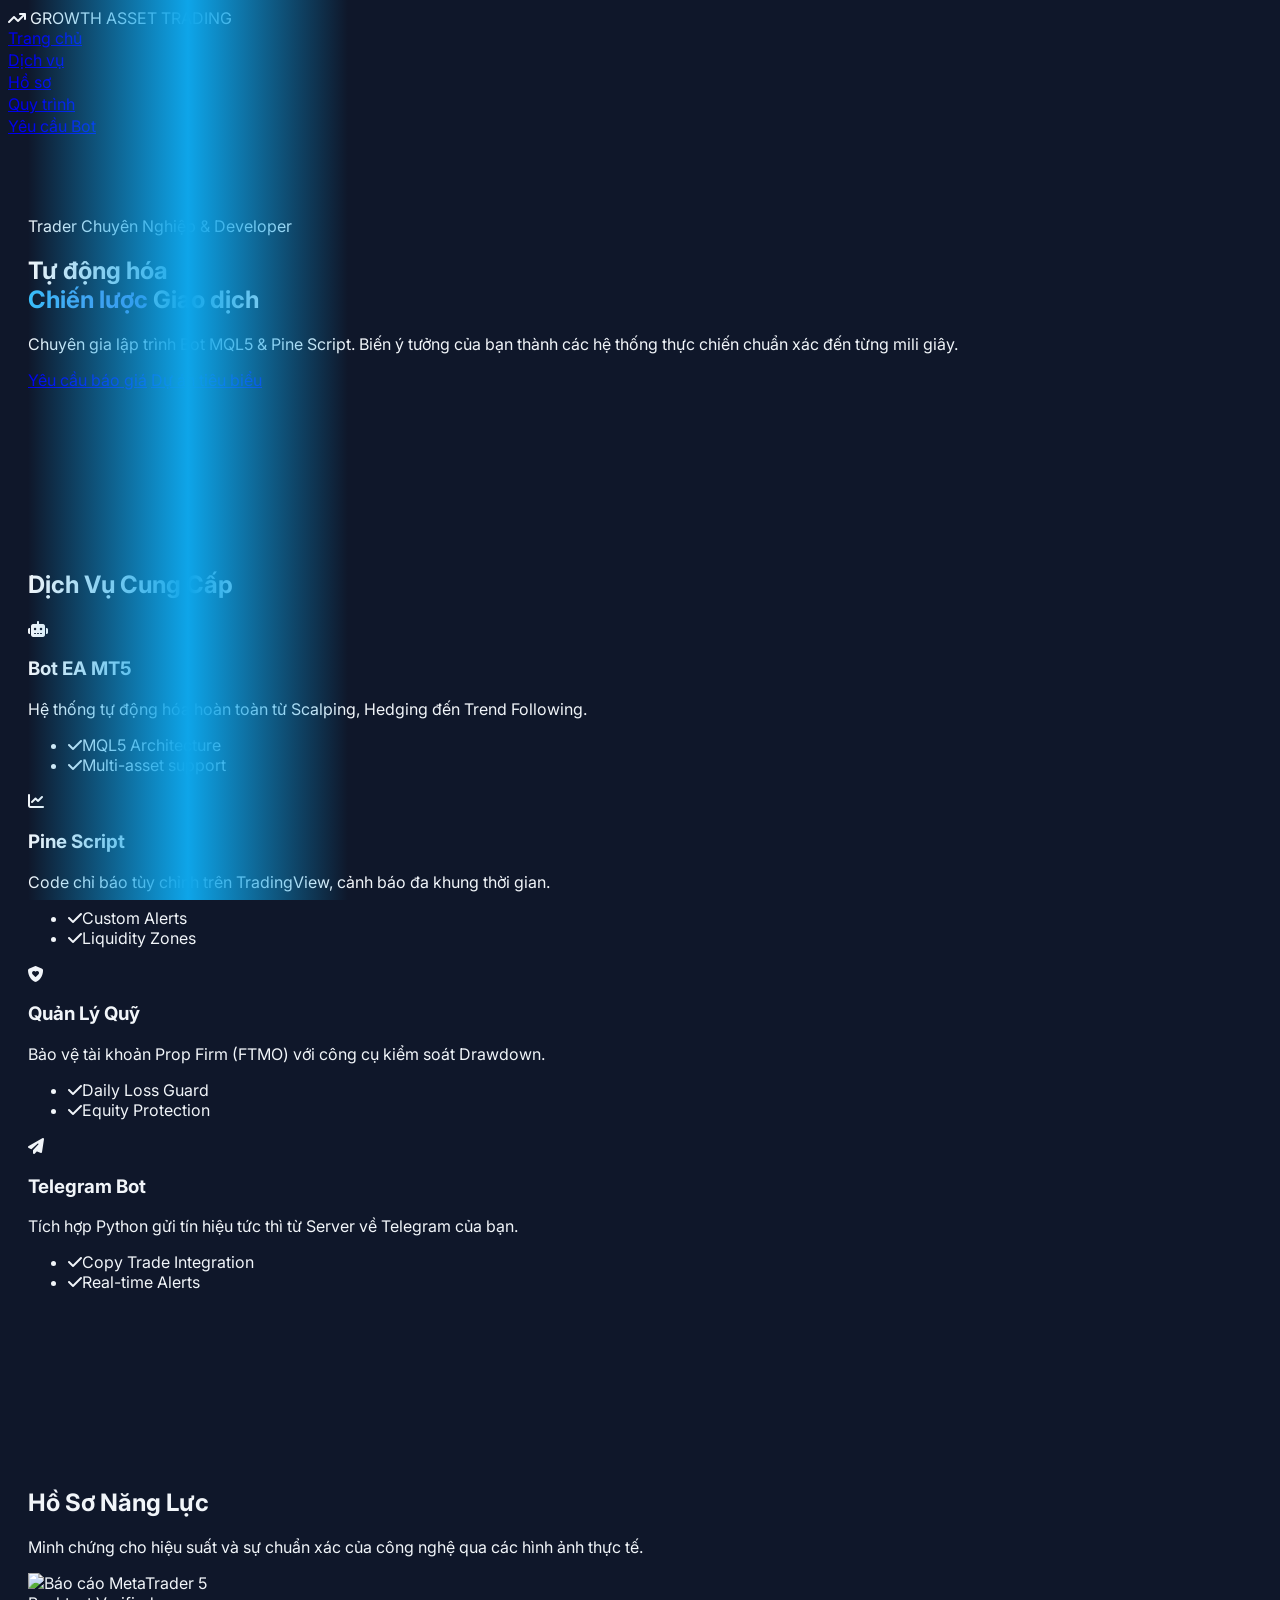
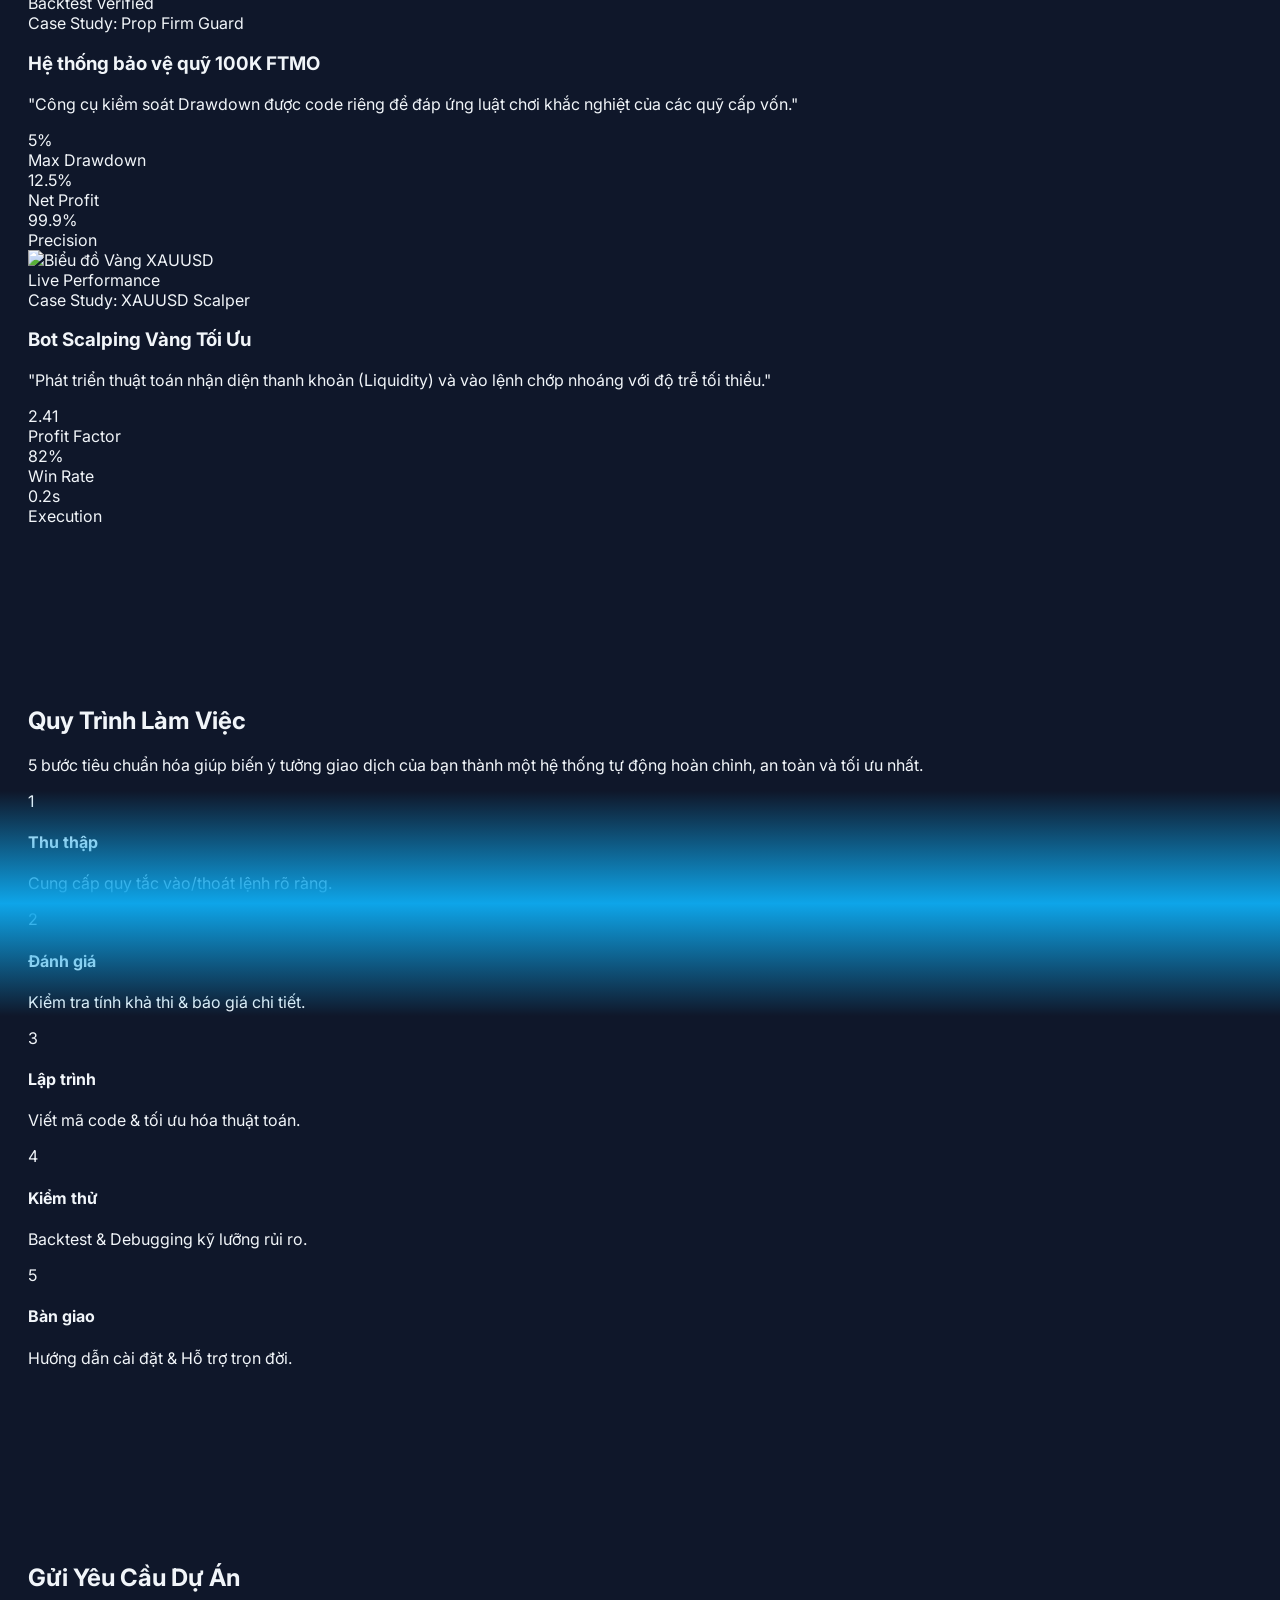
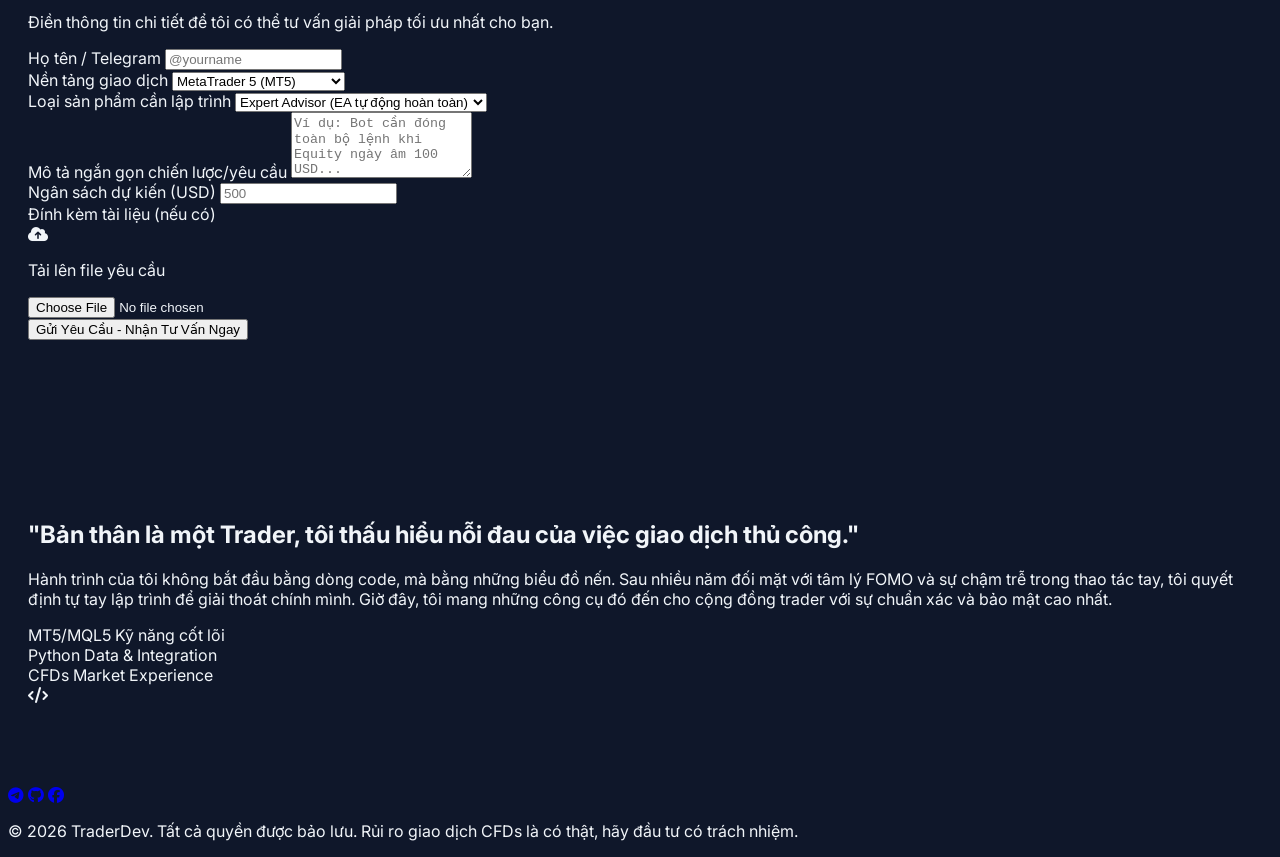
==== index.html @ 959c6fd2 "Add web" ====
<!DOCTYPE html>
<html lang="vi">
<head>
    <meta charset="UTF-8">
    <meta name="viewport" content="width=device-width, initial-scale=1.0">
    <title>Chuyên Gia Lập Trình Bot & Trader CFDs | Trading Solutions</title>
    <script src="https://cdn.tailwindcss.com"></script>
    <link rel="stylesheet" href="https://cdnjs.cloudflare.com/ajax/libs/font-awesome/6.4.0/css/all.min.css">
    <style>
        @import url('https://fonts.googleapis.com/css2?family=Inter:wght@300;400;600;700&display=swap');
        
        body {
            font-family: 'Inter', sans-serif;
            background-color: #0f172a;
            color: #f1f5f9;
            scroll-behavior: smooth;
        }

        .gradient-text {
            background: linear-gradient(90deg, #38bdf8, #818cf8);
            -webkit-background-clip: text;
            -webkit-text-fill-color: transparent;
        }

        .card-hover:hover {
            transform: translateY(-5px);
            transition: all 0.3s ease;
            box-shadow: 0 10px 20px -5px rgba(56, 189, 248, 0.2);
        }

        .nav-link:after {
            content: '';
            display: block;
            width: 0;
            height: 2px;
            background: #38bdf8;
            transition: width .3s;
        }
        .nav-link:hover:after {
            width: 100%;
        }

        section {
            padding: 80px 20px;
        }

        /* Hiệu ứng tia sáng chạy ngang cho màn hình máy tính */
        @keyframes beam-horizontal {
            0% { left: -20%; opacity: 0; }
            10% { opacity: 1; }
            90% { opacity: 1; }
            100% { left: 100%; opacity: 0; }
        }
        .animate-beam-horizontal {
            position: absolute;
            top: 0; bottom: 0;
            width: 25%;
            background: linear-gradient(90deg, transparent, #0ea5e9, transparent);
            animation: beam-horizontal 3s linear infinite;
        }

        /* Hiệu ứng tia sáng chạy dọc cho điện thoại */
        @keyframes beam-vertical {
            0% { top: -20%; opacity: 0; }
            10% { opacity: 1; }
            90% { opacity: 1; }
            100% { top: 100%; opacity: 0; }
        }
        .animate-beam-vertical {
            position: absolute;
            left: 0; right: 0;
            height: 25%;
            background: linear-gradient(180deg, transparent, #0ea5e9, transparent);
            animation: beam-vertical 3s linear infinite;
        }
    </style>
</head>
<body>

    <!-- Header / Navigation -->
    <nav class="fixed w-full z-50 bg-[#0f172a]/80 backdrop-blur-md border-b border-slate-800">
        <div class="max-w-7xl mx-auto px-4 sm:px-6 lg:px-8">
            <div class="flex justify-between h-16 items-center">
                <div class="flex-shrink-0 flex items-center gap-2">
                    <i class="fa-solid fa-arrow-trend-up text-sky-400 text-2xl"></i>
                    <span class="font-bold text-xl tracking-tight">GROWTH ASSET<span class="text-sky-400"> TRADING</span></span>
                </div>
                <div class="hidden md:block">
                    <div class="ml-10 flex items-baseline space-x-6">
                        <a href="#home" class="nav-link px-3 py-2 text-sm font-medium">Trang chủ</a>
                        <a href="#services" class="nav-link px-3 py-2 text-sm font-medium">Dịch vụ</a>
                        <a href="#portfolio" class="nav-link px-3 py-2 text-sm font-medium">Hồ sơ</a>
                        <a href="#workflow" class="nav-link px-3 py-2 text-sm font-medium">Quy trình</a>
                        <a href="#contact" class="bg-sky-500 hover:bg-sky-600 text-white px-5 py-2 rounded-full text-sm font-bold transition-all">Yêu cầu Bot</a>
                    </div>
                </div>
            </div>
        </div>
    </nav>

    <!-- Hero Section -->
    <section id="home" class="min-h-screen flex items-center justify-center relative overflow-hidden">
        <div class="absolute top-1/4 left-1/4 w-96 h-96 bg-sky-500/10 blur-[120px] rounded-full"></div>
        <div class="max-w-5xl mx-auto text-center z-10">
            <span class="inline-block py-1 px-3 rounded-full bg-sky-500/10 text-sky-400 text-xs font-bold uppercase tracking-widest mb-6 border border-sky-500/20">Trader Chuyên Nghiệp & Developer</span>
            <h1 class="text-5xl md:text-8xl font-black mb-8 leading-[1.1] tracking-tight">
                Tự động hóa <br><span class="gradient-text">Chiến lược</span> Giao dịch
            </h1>
            <p class="text-slate-400 text-lg md:text-2xl mb-12 max-w-3xl mx-auto font-light">
                Chuyên gia lập trình Bot MQL5 & Pine Script. Biến ý tưởng của bạn thành các hệ thống thực chiến chuẩn xác đến từng mili giây.
            </p>
            <div class="flex flex-wrap justify-center gap-6">
                <a href="#contact" class="px-10 py-5 bg-white text-slate-950 rounded-2xl font-bold text-lg hover:bg-sky-400 transition-all shadow-2xl">Yêu cầu báo giá</a>
                <a href="#portfolio" class="px-10 py-5 bg-slate-900 text-white rounded-2xl font-bold text-lg border border-slate-700 hover:border-sky-500 transition-all">Dự án tiêu biểu</a>
            </div>
        </div>
    </section>

    <!-- Services Section -->
    <section id="services" class="bg-slate-900/30">
        <div class="max-w-7xl mx-auto px-4">
            <div class="text-center mb-16">
                <h2 class="text-3xl md:text-5xl font-bold mb-4">Dịch Vụ Cung Cấp</h2>
                <div class="w-20 h-1 bg-sky-500 mx-auto"></div>
            </div>
            <div class="grid grid-cols-1 md:grid-cols-2 lg:grid-cols-4 gap-6">
                <!-- Service 1 -->
                <div class="bg-slate-800/50 p-8 rounded-3xl border border-slate-700 card-hover">
                    <div class="w-12 h-12 bg-sky-500/20 rounded-xl flex items-center justify-center mb-6 text-sky-400 text-xl">
                        <i class="fa-solid fa-robot"></i>
                    </div>
                    <h3 class="font-bold text-xl mb-3">Bot EA MT5</h3>
                    <p class="text-slate-400 text-sm mb-4">Hệ thống tự động hóa hoàn toàn từ Scalping, Hedging đến Trend Following.</p>
                    <ul class="text-xs text-slate-300 space-y-2">
                        <li><i class="fa-solid fa-check text-sky-500 mr-2"></i>MQL5 Architecture</li>
                        <li><i class="fa-solid fa-check text-sky-500 mr-2"></i>Multi-asset support</li>
                    </ul>
                </div>
                <!-- Service 2 -->
                <div class="bg-slate-800/50 p-8 rounded-3xl border border-slate-700 card-hover">
                    <div class="w-12 h-12 bg-indigo-500/20 rounded-xl flex items-center justify-center mb-6 text-indigo-400 text-xl">
                        <i class="fa-solid fa-chart-line"></i>
                    </div>
                    <h3 class="font-bold text-xl mb-3">Pine Script</h3>
                    <p class="text-slate-400 text-sm mb-4">Code chỉ báo tùy chỉnh trên TradingView, cảnh báo đa khung thời gian.</p>
                    <ul class="text-xs text-slate-300 space-y-2">
                        <li><i class="fa-solid fa-check text-indigo-500 mr-2"></i>Custom Alerts</li>
                        <li><i class="fa-solid fa-check text-indigo-500 mr-2"></i>Liquidity Zones</li>
                    </ul>
                </div>
                <!-- Service 3 -->
                <div class="bg-slate-800/50 p-8 rounded-3xl border border-slate-700 card-hover">
                    <div class="w-12 h-12 bg-emerald-500/20 rounded-xl flex items-center justify-center mb-6 text-emerald-400 text-xl">
                        <i class="fa-solid fa-shield-heart"></i>
                    </div>
                    <h3 class="font-bold text-xl mb-3">Quản Lý Quỹ</h3>
                    <p class="text-slate-400 text-sm mb-4">Bảo vệ tài khoản Prop Firm (FTMO) với công cụ kiểm soát Drawdown.</p>
                    <ul class="text-xs text-slate-300 space-y-2">
                        <li><i class="fa-solid fa-check text-emerald-500 mr-2"></i>Daily Loss Guard</li>
                        <li><i class="fa-solid fa-check text-emerald-500 mr-2"></i>Equity Protection</li>
                    </ul>
                </div>
                <!-- Service 4 -->
                <div class="bg-slate-800/50 p-8 rounded-3xl border border-slate-700 card-hover">
                    <div class="w-12 h-12 bg-amber-500/20 rounded-xl flex items-center justify-center mb-6 text-amber-400 text-xl">
                        <i class="fa-solid fa-paper-plane"></i>
                    </div>
                    <h3 class="font-bold text-xl mb-3">Telegram Bot</h3>
                    <p class="text-slate-400 text-sm mb-4">Tích hợp Python gửi tín hiệu tức thì từ Server về Telegram của bạn.</p>
                    <ul class="text-xs text-slate-300 space-y-2">
                        <li><i class="fa-solid fa-check text-amber-500 mr-2"></i>Copy Trade Integration</li>
                        <li><i class="fa-solid fa-check text-amber-500 mr-2"></i>Real-time Alerts</li>
                    </ul>
                </div>
            </div>
        </div>
    </section>

     <!-- Portfolio Section -->
    <section id="portfolio">
        <div class="max-w-7xl mx-auto px-4">
            <div class="text-center mb-16">
                <h2 class="text-3xl md:text-5xl font-bold mb-4">Hồ Sơ Năng Lực</h2>
                <p class="text-slate-400">Minh chứng cho hiệu suất và sự chuẩn xác của công nghệ qua các hình ảnh thực tế.</p>
            </div>
            <div class="grid grid-cols-1 lg:grid-cols-2 gap-10">
                <!-- Case Study 1 -->
                <div class="portfolio-card group bg-slate-900 border border-slate-800 rounded-[2rem] overflow-hidden shadow-2xl">
                    <div class="relative overflow-hidden h-64 md:h-80">
                        <img src="https://ftmo-frontend-prod.storage.googleapis.com/wp-content/uploads/2022/02/04165757/FTMO-Quick-Trade-Manager-2.jpg" alt="Báo cáo MetaTrader 5" class="portfolio-img w-full h-full object-cover">
                        <div class="absolute inset-0 bg-gradient-to-t from-slate-900 via-transparent to-transparent opacity-60"></div>
                        <div class="absolute top-4 left-4 bg-sky-500 text-white text-[10px] font-bold px-3 py-1 rounded-full uppercase tracking-widest shadow-lg">Backtest Verified</div>
                    </div>
                    <div class="p-8">
                        <span class="text-sky-400 text-sm font-bold uppercase tracking-wider">Case Study: Prop Firm Guard</span>
                        <h3 class="text-2xl font-bold mt-2 mb-4 text-slate-100">Hệ thống bảo vệ quỹ 100K FTMO</h3>
                        <p class="text-slate-400 mb-6 text-sm leading-relaxed italic border-l-2 border-sky-500 pl-4">"Công cụ kiểm soát Drawdown được code riêng để đáp ứng luật chơi khắc nghiệt của các quỹ cấp vốn."</p>
                        <div class="grid grid-cols-3 gap-4">
                            <div class="text-center bg-slate-800/50 p-4 rounded-2xl">
                                <div class="text-sky-400 font-bold text-lg">5%</div>
                                <div class="text-[10px] text-slate-500 uppercase font-bold">Max Drawdown</div>
                            </div>
                            <div class="text-center bg-slate-800/50 p-4 rounded-2xl">
                                <div class="text-emerald-400 font-bold text-lg">12.5%</div>
                                <div class="text-[10px] text-slate-500 uppercase font-bold">Net Profit</div>
                            </div>
                            <div class="text-center bg-slate-800/50 p-4 rounded-2xl">
                                <div class="text-indigo-400 font-bold text-lg">99.9%</div>
                                <div class="text-[10px] text-slate-500 uppercase font-bold">Precision</div>
                            </div>
                        </div>
                    </div>
                </div>

                <!-- Case Study 2 -->
                <div class="portfolio-card group bg-slate-900 border border-slate-800 rounded-[2rem] overflow-hidden shadow-2xl">
                    <div class="relative overflow-hidden h-64 md:h-80">
                        <img src="https://images.unsplash.com/photo-1590283603385-17ffb3a7f29f?auto=format&fit=crop&q=80&w=1000" alt="Biểu đồ Vàng XAUUSD" class="portfolio-img w-full h-full object-cover">
                        <div class="absolute inset-0 bg-gradient-to-t from-slate-900 via-transparent to-transparent opacity-60"></div>
                        <div class="absolute top-4 left-4 bg-indigo-500 text-white text-[10px] font-bold px-3 py-1 rounded-full uppercase tracking-widest shadow-lg">Live Performance</div>
                    </div>
                    <div class="p-8">
                        <span class="text-indigo-400 text-sm font-bold uppercase tracking-wider">Case Study: XAUUSD Scalper</span>
                        <h3 class="text-2xl font-bold mt-2 mb-4 text-slate-100">Bot Scalping Vàng Tối Ưu</h3>
                        <p class="text-slate-400 mb-6 text-sm leading-relaxed italic border-l-2 border-indigo-500 pl-4">"Phát triển thuật toán nhận diện thanh khoản (Liquidity) và vào lệnh chớp nhoáng với độ trễ tối thiểu."</p>
                        <div class="grid grid-cols-3 gap-4">
                            <div class="text-center bg-slate-800/50 p-4 rounded-2xl">
                                <div class="text-indigo-400 font-bold text-lg">2.41</div>
                                <div class="text-[10px] text-slate-500 uppercase font-bold">Profit Factor</div>
                            </div>
                            <div class="text-center bg-slate-800/50 p-4 rounded-2xl">
                                <div class="text-emerald-400 font-bold text-lg">82%</div>
                                <div class="text-[10px] text-slate-500 uppercase font-bold">Win Rate</div>
                            </div>
                            <div class="text-center bg-slate-800/50 p-4 rounded-2xl">
                                <div class="text-amber-400 font-bold text-lg">0.2s</div>
                                <div class="text-[10px] text-slate-500 uppercase font-bold">Execution</div>
                            </div>
                        </div>
                    </div>
                </div>
            </div>
        </div>
    </section>

    <!-- Workflow Section -->
    <section id="workflow" class="relative w-full py-24">
         <!-- Background Ambient Effects (Ánh sáng mờ phía sau) -->
        <div class="absolute top-1/2 left-1/2 -translate-x-1/2 -translate-y-1/2 w-[800px] h-[500px] bg-sky-900/20 blur-[120px] rounded-full"></div>

        <div class="max-w-7xl mx-auto px-4 sm:px-6 lg:px-8 relative z-10 text-center">
            <!-- Title -->
            <div class="mb-20">
                <h2 class="text-4xl md:text-5xl font-extrabold tracking-tight mb-4 text-transparent bg-clip-text bg-gradient-to-r from-white via-sky-300 to-white">
                    Quy Trình Làm Việc
                </h2>
                <p class="text-slate-400 max-w-2xl mx-auto text-sm md:text-base">
                    5 bước tiêu chuẩn hóa giúp biến ý tưởng giao dịch của bạn thành một hệ thống tự động hoàn chỉnh, an toàn và tối ưu nhất.
                </p>
            </div>

            <div class="relative">
                
                <!-- Desktop Connecting Line (Chỉ hiện trên màn hình lớn) -->
                <!-- top-[32px] vì vòng tròn cao 64px (h-16), tâm của nó là 32px -->
                <div class="hidden lg:block absolute top-[32px] left-[10%] right-[10%] h-[2px] bg-slate-800 rounded-full z-0 overflow-hidden">
                    <div class="animate-beam-horizontal shadow-[0_0_10px_#0ea5e9]"></div>
                </div>

                <!-- Mobile Connecting Line (Chỉ hiện trên điện thoại/tablet) -->
                <div class="lg:hidden absolute top-[32px] bottom-[32px] left-1/2 w-[2px] bg-slate-800 -translate-x-1/2 rounded-full z-0 overflow-hidden">
                    <div class="animate-beam-vertical shadow-[0_0_10px_#0ea5e9]"></div>
                </div>

                <!-- Grid chứa các bước -->
                <div class="grid grid-cols-1 lg:grid-cols-5 gap-12 lg:gap-6 relative z-10">
                    
                    <!-- Bước 1 -->
                    <div class="group relative flex flex-col items-center cursor-default">
                        <!-- Vòng tròn -->
                        <div class="w-16 h-16 rounded-full bg-slate-900 border-2 border-slate-700 shadow-lg flex items-center justify-center text-2xl font-bold text-slate-400 transition-all duration-500 group-hover:bg-gradient-to-tr group-hover:from-sky-600 group-hover:to-sky-400 group-hover:border-transparent group-hover:text-white group-hover:shadow-[0_0_25px_rgba(14,165,233,0.5)] group-hover:scale-110 mb-6 relative z-10">
                            1
                        </div>
                        <!-- Thẻ nội dung -->
                        <div class="bg-slate-900/60 border border-slate-800 backdrop-blur-md rounded-2xl p-6 w-full max-w-[280px] lg:max-w-full relative overflow-hidden transition-all duration-500 group-hover:-translate-y-2 group-hover:bg-slate-800/80 group-hover:border-sky-500/30 group-hover:shadow-xl group-hover:shadow-sky-900/20">
                            <div class="absolute top-0 left-0 w-full h-[2px] bg-gradient-to-r from-transparent via-sky-500 to-transparent opacity-0 group-hover:opacity-100 transition-opacity duration-500"></div>
                            <h4 class="font-bold text-lg mb-3 text-slate-200 group-hover:text-sky-400 transition-colors">Thu thập</h4>
                            <p class="text-slate-400 text-sm leading-relaxed group-hover:text-slate-300 transition-colors">Cung cấp quy tắc vào/thoát lệnh rõ ràng.</p>
                        </div>
                    </div>

                    <!-- Bước 2 -->
                    <div class="group relative flex flex-col items-center cursor-default lg:mt-0">
                        <div class="w-16 h-16 rounded-full bg-slate-900 border-2 border-slate-700 shadow-lg flex items-center justify-center text-2xl font-bold text-slate-400 transition-all duration-500 group-hover:bg-gradient-to-tr group-hover:from-sky-600 group-hover:to-sky-400 group-hover:border-transparent group-hover:text-white group-hover:shadow-[0_0_25px_rgba(14,165,233,0.5)] group-hover:scale-110 mb-6 relative z-10">
                            2
                        </div>
                        <div class="bg-slate-900/60 border border-slate-800 backdrop-blur-md rounded-2xl p-6 w-full max-w-[280px] lg:max-w-full relative overflow-hidden transition-all duration-500 group-hover:-translate-y-2 group-hover:bg-slate-800/80 group-hover:border-sky-500/30 group-hover:shadow-xl group-hover:shadow-sky-900/20">
                            <div class="absolute top-0 left-0 w-full h-[2px] bg-gradient-to-r from-transparent via-sky-500 to-transparent opacity-0 group-hover:opacity-100 transition-opacity duration-500"></div>
                            <h4 class="font-bold text-lg mb-3 text-slate-200 group-hover:text-sky-400 transition-colors">Đánh giá</h4>
                            <p class="text-slate-400 text-sm leading-relaxed group-hover:text-slate-300 transition-colors">Kiểm tra tính khả thi & báo giá chi tiết.</p>
                        </div>
                    </div>

                    <!-- Bước 3 -->
                    <div class="group relative flex flex-col items-center cursor-default lg:mt-0">
                        <div class="w-16 h-16 rounded-full bg-slate-900 border-2 border-slate-700 shadow-lg flex items-center justify-center text-2xl font-bold text-slate-400 transition-all duration-500 group-hover:bg-gradient-to-tr group-hover:from-sky-600 group-hover:to-sky-400 group-hover:border-transparent group-hover:text-white group-hover:shadow-[0_0_25px_rgba(14,165,233,0.5)] group-hover:scale-110 mb-6 relative z-10">
                            3
                        </div>
                        <div class="bg-slate-900/60 border border-slate-800 backdrop-blur-md rounded-2xl p-6 w-full max-w-[280px] lg:max-w-full relative overflow-hidden transition-all duration-500 group-hover:-translate-y-2 group-hover:bg-slate-800/80 group-hover:border-sky-500/30 group-hover:shadow-xl group-hover:shadow-sky-900/20">
                            <div class="absolute top-0 left-0 w-full h-[2px] bg-gradient-to-r from-transparent via-sky-500 to-transparent opacity-0 group-hover:opacity-100 transition-opacity duration-500"></div>
                            <h4 class="font-bold text-lg mb-3 text-slate-200 group-hover:text-sky-400 transition-colors">Lập trình</h4>
                            <p class="text-slate-400 text-sm leading-relaxed group-hover:text-slate-300 transition-colors">Viết mã code & tối ưu hóa thuật toán.</p>
                        </div>
                    </div>

                    <!-- Bước 4 -->
                    <div class="group relative flex flex-col items-center cursor-default lg:mt-0">
                        <div class="w-16 h-16 rounded-full bg-slate-900 border-2 border-slate-700 shadow-lg flex items-center justify-center text-2xl font-bold text-slate-400 transition-all duration-500 group-hover:bg-gradient-to-tr group-hover:from-sky-600 group-hover:to-sky-400 group-hover:border-transparent group-hover:text-white group-hover:shadow-[0_0_25px_rgba(14,165,233,0.5)] group-hover:scale-110 mb-6 relative z-10">
                            4
                        </div>
                        <div class="bg-slate-900/60 border border-slate-800 backdrop-blur-md rounded-2xl p-6 w-full max-w-[280px] lg:max-w-full relative overflow-hidden transition-all duration-500 group-hover:-translate-y-2 group-hover:bg-slate-800/80 group-hover:border-sky-500/30 group-hover:shadow-xl group-hover:shadow-sky-900/20">
                            <div class="absolute top-0 left-0 w-full h-[2px] bg-gradient-to-r from-transparent via-sky-500 to-transparent opacity-0 group-hover:opacity-100 transition-opacity duration-500"></div>
                            <h4 class="font-bold text-lg mb-3 text-slate-200 group-hover:text-sky-400 transition-colors">Kiểm thử</h4>
                            <p class="text-slate-400 text-sm leading-relaxed group-hover:text-slate-300 transition-colors">Backtest & Debugging kỹ lưỡng rủi ro.</p>
                        </div>
                    </div>

                    <!-- Bước 5 -->
                    <div class="group relative flex flex-col items-center cursor-default lg:mt-0">
                        <div class="w-16 h-16 rounded-full bg-slate-900 border-2 border-slate-700 shadow-lg flex items-center justify-center text-2xl font-bold text-slate-400 transition-all duration-500 group-hover:bg-gradient-to-tr group-hover:from-sky-600 group-hover:to-sky-400 group-hover:border-transparent group-hover:text-white group-hover:shadow-[0_0_25px_rgba(14,165,233,0.5)] group-hover:scale-110 mb-6 relative z-10">
                            5
                        </div>
                        <div class="bg-slate-900/60 border border-slate-800 backdrop-blur-md rounded-2xl p-6 w-full max-w-[280px] lg:max-w-full relative overflow-hidden transition-all duration-500 group-hover:-translate-y-2 group-hover:bg-slate-800/80 group-hover:border-sky-500/30 group-hover:shadow-xl group-hover:shadow-sky-900/20">
                            <div class="absolute top-0 left-0 w-full h-[2px] bg-gradient-to-r from-transparent via-sky-500 to-transparent opacity-0 group-hover:opacity-100 transition-opacity duration-500"></div>
                            <h4 class="font-bold text-lg mb-3 text-slate-200 group-hover:text-sky-400 transition-colors">Bàn giao</h4>
                            <p class="text-slate-400 text-sm leading-relaxed group-hover:text-slate-300 transition-colors">Hướng dẫn cài đặt & Hỗ trợ trọn đời.</p>
                        </div>
                    </div>

                </div>
            </div>
        </div>
    </section>

    <!-- Project Request Form -->
    <section id="contact">
        <div class="max-w-4xl mx-auto px-4 bg-slate-900 border border-slate-800 rounded-[2.5rem] p-10 md:p-16 shadow-3xl">
            <div class="text-center mb-12">
                <h2 class="text-3xl font-bold mb-4">Gửi Yêu Cầu Dự Án</h2>
                <p class="text-slate-400">Điền thông tin chi tiết để tôi có thể tư vấn giải pháp tối ưu nhất cho bạn.</p>
            </div>
            
            <form id="projectForm" class="space-y-6">
                <div class="grid grid-cols-1 md:grid-cols-2 gap-6">
                    <div>
                        <label class="block text-sm font-medium text-slate-400 mb-2">Họ tên / Telegram</label>
                        <input type="text" name="customer_name" placeholder="@yourname" class="w-full bg-slate-800 border border-slate-700 rounded-xl p-4 text-white focus:ring-2 focus:ring-sky-500 outline-none transition-all">
                    </div>
                    <div>
                        <label class="block text-sm font-medium text-slate-400 mb-2">Nền tảng giao dịch</label>
                        <select name="platform" class="w-full bg-slate-800 border border-slate-700 rounded-xl p-4 text-white focus:ring-2 focus:ring-sky-500 outline-none transition-all appearance-none">
                            <option>MetaTrader 5 (MT5)</option>
                            <option>TradingView (Pine Script)</option>
                            <option>MetaTrader 4 (MT4)</option>
                            <option>Python / API khác</option>
                        </select>
                    </div>
                </div>
                <div>
                    <label class="block text-sm font-medium text-slate-400 mb-2">Loại sản phẩm cần lập trình</label>
                    <select name="product_type" class="w-full bg-slate-800 border border-slate-700 rounded-xl p-4 text-white focus:ring-2 focus:ring-sky-500 outline-none transition-all appearance-none">
                        <option>Expert Advisor (EA tự động hoàn toàn)</option>
                        <option>Chỉ báo (Indicator tùy chỉnh)</option>
                        <option>Công cụ Quản lý vốn / Rủi ro</option>
                        <option>Bot Telegram cảnh báo</option>
                    </select>
                </div>
                <div>
                    <label class="block text-sm font-medium text-slate-400 mb-2">Mô tả ngắn gọn chiến lược/yêu cầu</label>
                    <textarea name="description" rows="4" placeholder="Ví dụ: Bot cần đóng toàn bộ lệnh khi Equity ngày âm 100 USD..." class="w-full bg-slate-800 border border-slate-700 rounded-xl p-4 text-white focus:ring-2 focus:ring-sky-500 outline-none transition-all"></textarea>
                </div>
                <div class="grid grid-cols-1 md:grid-cols-2 gap-6 items-center">
                    <div>
                        <label class="block text-sm font-medium text-slate-400 mb-2">Ngân sách dự kiến (USD)</label>
                        <input type="number" name="budget" placeholder="500" class="w-full bg-slate-800 border border-slate-700 rounded-xl p-4 text-white focus:ring-2 focus:ring-sky-500 outline-none transition-all">
                    </div>
                    <div>
                        <label class="block text-sm font-medium text-slate-400 mb-2">Đính kèm tài liệu (nếu có)</label>
                        <div class="flex items-center justify-center w-full">
                            <label class="flex flex-col items-center justify-center w-full h-14 border-2 border-slate-700 border-dashed rounded-xl cursor-pointer bg-slate-800 hover:bg-slate-750 transition-all">
                                <div class="flex items-center gap-2">
                                    <i class="fa-solid fa-cloud-arrow-up text-slate-500"></i>
                                    <p class="text-xs text-slate-500">Tải lên file yêu cầu</p>
                                </div>
                                <input type="file" name="file" class="hidden" />
                            </label>
                        </div>
                    </div>
                </div>
                <button type="submit" class="w-full py-4 bg-sky-500 hover:bg-sky-600 rounded-xl font-bold text-lg shadow-xl shadow-sky-500/10 transition-all">
                    Gửi Yêu Cầu - Nhận Tư Vấn Ngay
                </button>
            </form>
        </div>
    </section>

    <!-- About Section -->
    <section class="max-w-7xl mx-auto px-4 py-20 border-t border-slate-800">
        <div class="grid grid-cols-1 md:grid-cols-2 gap-12 items-center">
            <div>
                <h2 class="text-3xl font-bold mb-6 italic">"Bản thân là một Trader, tôi thấu hiểu nỗi đau của việc giao dịch thủ công."</h2>
                <p class="text-slate-400 mb-6 leading-relaxed">
                    Hành trình của tôi không bắt đầu bằng dòng code, mà bằng những biểu đồ nến. Sau nhiều năm đối mặt với tâm lý FOMO và sự chậm trễ trong thao tác tay, tôi quyết định tự tay lập trình để giải thoát chính mình. Giờ đây, tôi mang những công cụ đó đến cho cộng đồng trader với sự chuẩn xác và bảo mật cao nhất.
                </p>
                <div class="flex gap-4">
                    <div class="flex flex-col">
                        <span class="text-2xl font-bold text-sky-400">MT5/MQL5</span>
                        <span class="text-xs text-slate-500 uppercase font-bold tracking-widest">Kỹ năng cốt lõi</span>
                    </div>
                    <div class="w-px h-10 bg-slate-800 mx-4"></div>
                    <div class="flex flex-col">
                        <span class="text-2xl font-bold text-sky-400">Python</span>
                        <span class="text-xs text-slate-500 uppercase font-bold tracking-widest">Data & Integration</span>
                    </div>
                    <div class="w-px h-10 bg-slate-800 mx-4"></div>
                    <div class="flex flex-col">
                        <span class="text-2xl font-bold text-sky-400">CFDs</span>
                        <span class="text-xs text-slate-500 uppercase font-bold tracking-widest">Market Experience</span>
                    </div>
                </div>
            </div>
            <div class="relative">
                <div class="w-full h-80 bg-gradient-to-br from-sky-500/20 to-indigo-500/20 rounded-[3rem] border border-slate-800 flex items-center justify-center overflow-hidden">
                    <!-- Placeholder for professional photo or illustration -->
                    <i class="fa-solid fa-code text-[120px] text-sky-500/10"></i>
                </div>
            </div>
        </div>
    </section>

    <!-- Footer -->
    <footer class="py-12 bg-slate-950 border-t border-slate-900">
        <div class="max-w-7xl mx-auto px-4 text-center">
            <div class="flex justify-center gap-6 mb-8 text-2xl">
                <a href="#" class="text-slate-500 hover:text-sky-400 transition-colors"><i class="fa-brands fa-telegram"></i></a>
                <a href="#" class="text-slate-500 hover:text-sky-400 transition-colors"><i class="fa-brands fa-github"></i></a>
                <a href="#" class="text-slate-500 hover:text-sky-400 transition-colors"><i class="fa-brands fa-facebook"></i></a>
            </div>
            <p class="text-slate-600 text-sm">© 2026 TraderDev. Tất cả quyền được bảo lưu. Rủi ro giao dịch CFDs là có thật, hãy đầu tư có trách nhiệm.</p>
        </div>
    </footer>

    <script>
        // Form submission
        document.getElementById('projectForm').addEventListener('submit', async function(e) {
            e.preventDefault();

            // 1. Cấu hình thông tin Telegram
            const telegramToken = '8369126511:AAGAf3NKsvkyJj9IZx1tKfYhVwrmamRXV2k'; // Thay bằng Token của bạn
            const chatId = '8385086008';       // Thay bằng Chat ID của bạn

            // 2. Thu thập dữ liệu từ Form (Giả sử form có các input name: name, email, message)
            const formData = new FormData(this);
            const data = Object.fromEntries(formData.entries());
            // 3. Nội dung tin nhắn gửi về Telegram (Sử dụng Markdown để đẹp hơn)
            const text = `
                🚀 **YÊU CẦU DỰ ÁN MỚI** 🚀
                --------------------------
                👤 **Khách hàng:** ${data.customer_name || 'N/A'}
                📱 **Nền tảng:** ${data.platform || 'N/A'}
                🛠 **Loại BOT:** ${data.product_type || 'N/A'}
                💰 **Ngân sách:** ${data.budget || '0'} USD
                📝 **Mô tả:** ${data.description || 'N/A'}
                --------------------------
                📅 *Gửi từ Website GROWTH ASSET TRADING*
            `;

            try {
                // 4. Gửi yêu cầu đến Telegram API
                const response = await fetch(`https://api.telegram.org/bot${telegramToken}/sendMessage`, {
                    method: 'POST',
                    headers: { 'Content-Type': 'application/json' },
                    body: JSON.stringify({
                        chat_id: chatId,
                        text: text,
                        parse_mode: 'Markdown'
                    })
                });

                if (response.ok) {
                    // Hiển thị thông báo thành công
                    const successMsg = document.createElement('div');
                    successMsg.className = 'fixed bottom-10 right-10 bg-emerald-500 text-white p-4 rounded-xl shadow-2xl z-[100] animate-bounce';
                    successMsg.innerHTML = '✅ Yêu cầu của bạn đã được gửi đi! Tôi sẽ liên hệ sớm nhất.';
                    document.body.appendChild(successMsg);
                    
                    setTimeout(() => successMsg.remove(), 3000);
                    this.reset();
                } else {
                    throw new Error('Gửi tin nhắn thất bại');
                }
            } catch (error) {
                alert('Có lỗi xảy ra: ' + error.message);
            }
        });
    </script>
</body>
</html>
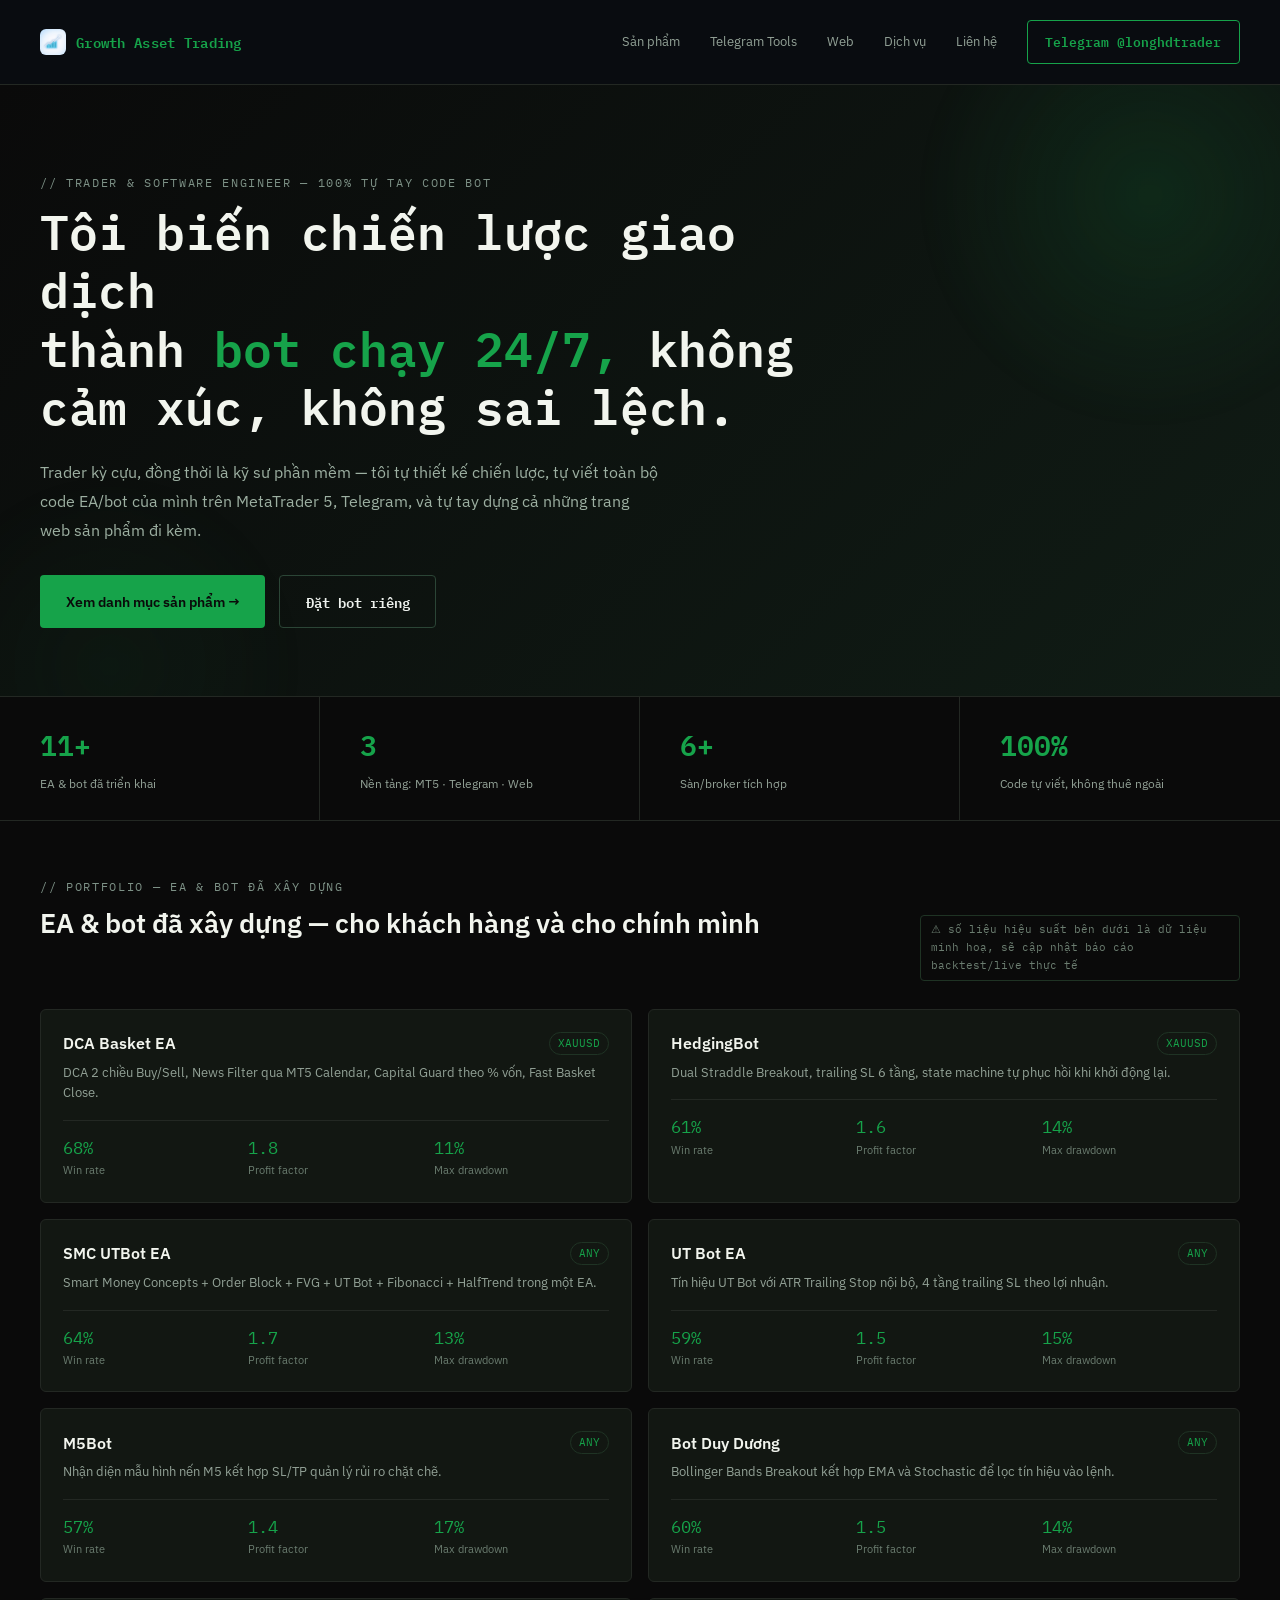
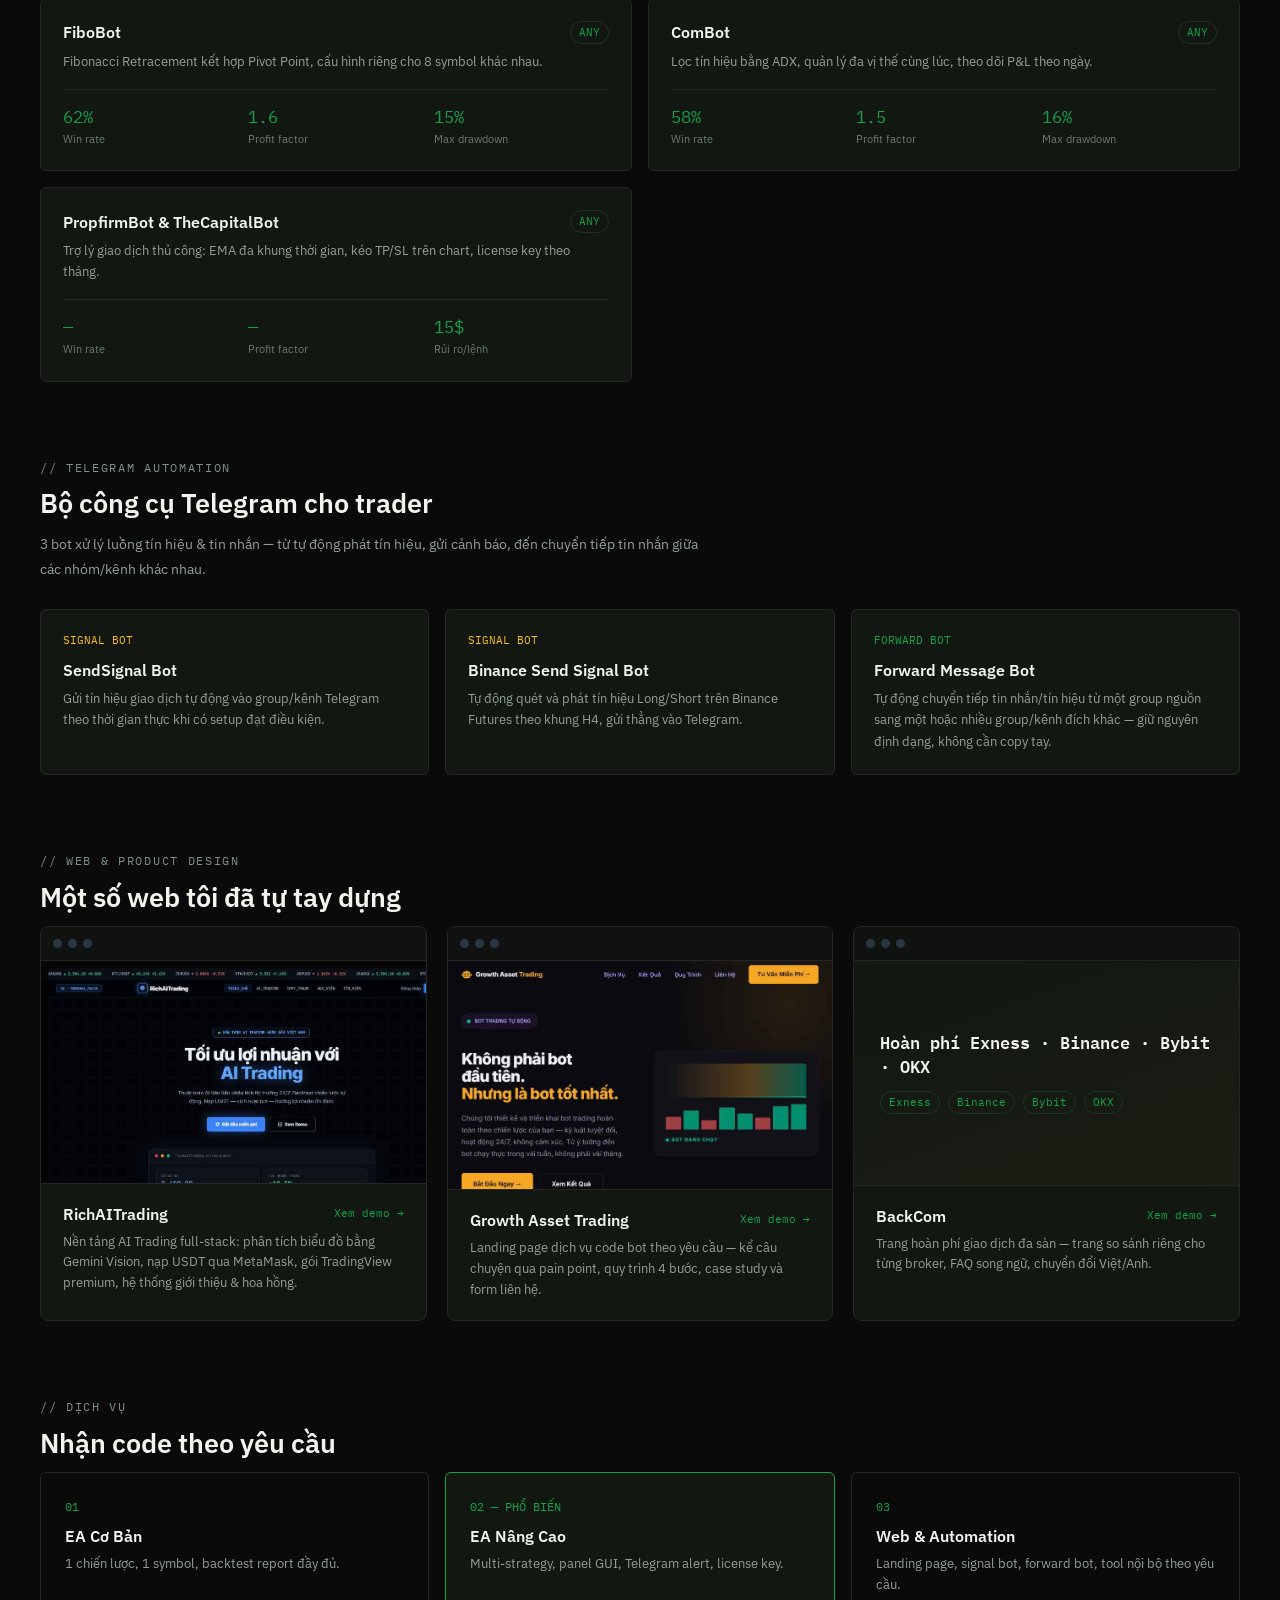
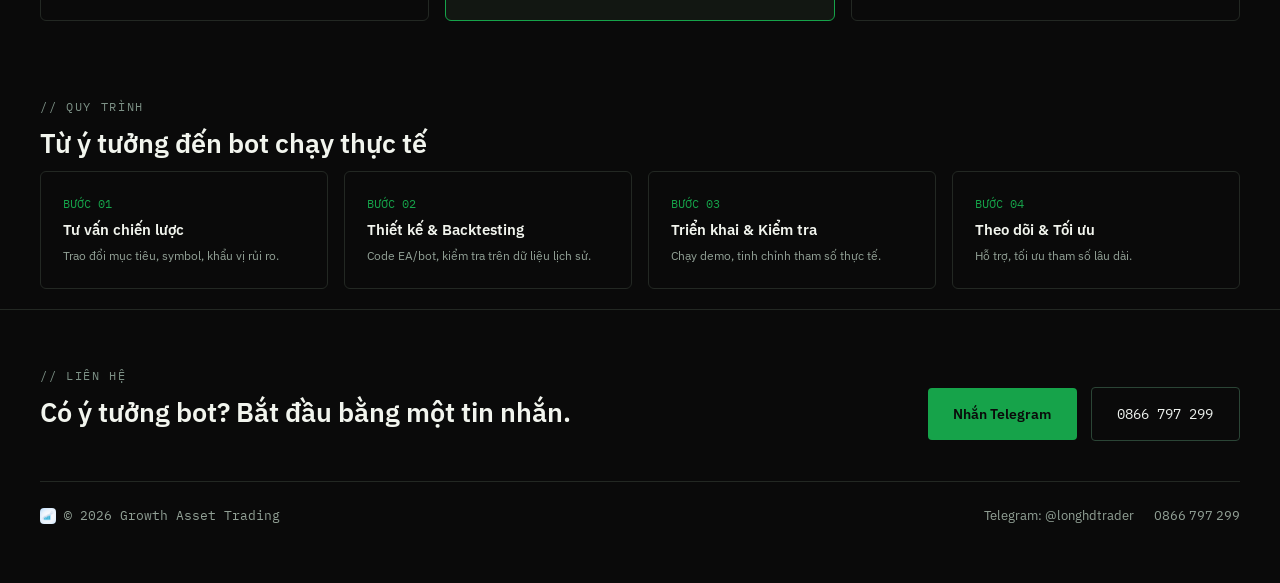
==== commit 4405b6f1: "Update" ====
--- a/index.html
+++ b/index.html
@@ -1,508 +1,389 @@
 <!DOCTYPE html>
 <html lang="vi">
+
 <head>
-    <meta charset="UTF-8">
-    <meta name="viewport" content="width=device-width, initial-scale=1.0">
-    <title>Chuyên Gia Lập Trình Bot & Trader CFDs | Trading Solutions</title>
-    <script src="https://cdn.tailwindcss.com"></script>
-    <link rel="stylesheet" href="https://cdnjs.cloudflare.com/ajax/libs/font-awesome/6.4.0/css/all.min.css">
-    <style>
-        @import url('https://fonts.googleapis.com/css2?family=Inter:wght@300;400;600;700&display=swap');
-        
-        body {
-            font-family: 'Inter', sans-serif;
-            background-color: #0f172a;
-            color: #f1f5f9;
-            scroll-behavior: smooth;
-        }
-
-        .gradient-text {
-            background: linear-gradient(90deg, #38bdf8, #818cf8);
-            -webkit-background-clip: text;
-            -webkit-text-fill-color: transparent;
-        }
-
-        .card-hover:hover {
-            transform: translateY(-5px);
-            transition: all 0.3s ease;
-            box-shadow: 0 10px 20px -5px rgba(56, 189, 248, 0.2);
-        }
-
-        .nav-link:after {
-            content: '';
-            display: block;
-            width: 0;
-            height: 2px;
-            background: #38bdf8;
-            transition: width .3s;
-        }
-        .nav-link:hover:after {
-            width: 100%;
-        }
-
-        section {
-            padding: 80px 20px;
-        }
-
-        /* Hiệu ứng tia sáng chạy ngang cho màn hình máy tính */
-        @keyframes beam-horizontal {
-            0% { left: -20%; opacity: 0; }
-            10% { opacity: 1; }
-            90% { opacity: 1; }
-            100% { left: 100%; opacity: 0; }
-        }
-        .animate-beam-horizontal {
-            position: absolute;
-            top: 0; bottom: 0;
-            width: 25%;
-            background: linear-gradient(90deg, transparent, #0ea5e9, transparent);
-            animation: beam-horizontal 3s linear infinite;
-        }
-
-        /* Hiệu ứng tia sáng chạy dọc cho điện thoại */
-        @keyframes beam-vertical {
-            0% { top: -20%; opacity: 0; }
-            10% { opacity: 1; }
-            90% { opacity: 1; }
-            100% { top: 100%; opacity: 0; }
-        }
-        .animate-beam-vertical {
-            position: absolute;
-            left: 0; right: 0;
-            height: 25%;
-            background: linear-gradient(180deg, transparent, #0ea5e9, transparent);
-            animation: beam-vertical 3s linear infinite;
-        }
-    </style>
+  <meta charset="UTF-8">
+  <meta name="viewport" content="width=device-width, initial-scale=1.0">
+  <title>Growth Asset Trading — Trader &amp; Software Engineer</title>
+  <meta name="description"
+    content="Trader kỳ cựu kiêm kỹ sư phần mềm — tự thiết kế chiến lược, tự viết toàn bộ code EA/bot MetaTrader 5, Telegram automation và web sản phẩm. Nhận code EA/bot theo yêu cầu.">
+  <link rel="icon" type="image/jpeg" href="assets/logo.jpeg">
+  <link rel="preconnect" href="https://fonts.googleapis.com">
+  <link rel="preconnect" href="https://fonts.gstatic.com" crossorigin>
+  <link
+    href="https://fonts.googleapis.com/css2?family=IBM+Plex+Mono:wght@400;500;600;700&family=IBM+Plex+Sans:wght@400;500;600;700&display=swap"
+    rel="stylesheet">
+  <link rel="stylesheet" href="style.css">
 </head>
+
 <body>
 
-    <!-- Header / Navigation -->
-    <nav class="fixed w-full z-50 bg-[#0f172a]/80 backdrop-blur-md border-b border-slate-800">
-        <div class="max-w-7xl mx-auto px-4 sm:px-6 lg:px-8">
-            <div class="flex justify-between h-16 items-center">
-                <div class="flex-shrink-0 flex items-center gap-2">
-                    <i class="fa-solid fa-arrow-trend-up text-sky-400 text-2xl"></i>
-                    <span class="font-bold text-xl tracking-tight">GROWTH ASSET<span class="text-sky-400"> TRADING</span></span>
-                </div>
-                <div class="hidden md:block">
-                    <div class="ml-10 flex items-baseline space-x-6">
-                        <a href="#home" class="nav-link px-3 py-2 text-sm font-medium">Trang chủ</a>
-                        <a href="#services" class="nav-link px-3 py-2 text-sm font-medium">Dịch vụ</a>
-                        <a href="#portfolio" class="nav-link px-3 py-2 text-sm font-medium">Hồ sơ</a>
-                        <a href="#workflow" class="nav-link px-3 py-2 text-sm font-medium">Quy trình</a>
-                        <a href="#contact" class="bg-sky-500 hover:bg-sky-600 text-white px-5 py-2 rounded-full text-sm font-bold transition-all">Yêu cầu Bot</a>
-                    </div>
-                </div>
+  <!-- ═══════════════════════ NAV ═══════════════════════ -->
+  <header class="nav" id="nav">
+    <div class="nav-inner">
+      <a href="#top" class="nav-logo" aria-label="Growth Asset Trading">
+        <img src="assets/logo.jpeg" alt="" class="nav-logo-img" width="26" height="26">
+        <span class="nav-logo-text">Growth Asset Trading</span>
+      </a>
+
+      <button class="nav-hamburger" id="hamburger" aria-label="Mở menu" aria-expanded="false">
+        <span></span><span></span><span></span>
+      </button>
+
+      <div class="nav-links" id="nav-links">
+        <a href="#portfolio" class="nav-link">Sản phẩm</a>
+        <a href="#telegram" class="nav-link">Telegram Tools</a>
+        <a href="#web" class="nav-link">Web</a>
+        <a href="#services" class="nav-link">Dịch vụ</a>
+        <a href="#contact" class="nav-link">Liên hệ</a>
+        <a href="https://t.me/longhdtrader" target="_blank" rel="noopener" class="btn btn-ghost nav-cta">Telegram
+          @longhdtrader</a>
+      </div>
+    </div>
+  </header>
+
+  <main id="top">
+
+    <!-- ═══════════════════════ HERO ═══════════════════════ -->
+    <section class="hero">
+      <div class="hero-glow hero-glow-1" aria-hidden="true"></div>
+      <div class="hero-glow hero-glow-2" aria-hidden="true"></div>
+      <div class="hero-inner">
+        <p class="eyebrow" data-animate>// TRADER &amp; SOFTWARE ENGINEER — 100% TỰ TAY CODE BOT</p>
+        <h1 class="hero-headline" data-animate style="transition-delay:.1s">
+          Tôi biến chiến lược giao dịch<br>thành <span class="accent">bot chạy 24/7,</span> không cảm xúc, không sai
+          lệch.
+        </h1>
+        <p class="hero-sub" data-animate style="transition-delay:.15s">
+          Trader kỳ cựu, đồng thời là kỹ sư phần mềm — tôi tự thiết kế chiến lược, tự viết toàn bộ code EA/bot của
+          mình trên MetaTrader 5, Telegram, và tự tay dựng cả những trang web sản phẩm đi kèm.
+        </p>
+        <div class="hero-ctas" data-animate style="transition-delay:.25s">
+          <a href="#portfolio" class="btn btn-primary">Xem danh mục sản phẩm →</a>
+          <a href="#contact" class="btn btn-ghost-mono">Đặt bot riêng</a>
+        </div>
+      </div>
+    </section>
+
+    <!-- ═══════════════════════ STATS STRIP ═══════════════════════ -->
+    <section class="stats" aria-label="Số liệu tổng quan">
+      <div class="stats-grid">
+        <div class="stat-item" data-animate>
+          <div class="stat-num"><span data-count="11" data-suffix="+">0+</span></div>
+          <div class="stat-label">EA &amp; bot đã triển khai</div>
+        </div>
+        <div class="stat-item" data-animate style="transition-delay:.05s">
+          <div class="stat-num"><span data-count="3">0</span></div>
+          <div class="stat-label">Nền tảng: MT5 · Telegram · Web</div>
+        </div>
+        <div class="stat-item" data-animate style="transition-delay:.1s">
+          <div class="stat-num"><span data-count="6" data-suffix="+">0+</span></div>
+          <div class="stat-label">Sàn/broker tích hợp</div>
+        </div>
+        <div class="stat-item" data-animate style="transition-delay:.15s">
+          <div class="stat-num"><span data-count="100" data-suffix="%">0%</span></div>
+          <div class="stat-label">Code tự viết, không thuê ngoài</div>
+        </div>
+      </div>
+    </section>
+
+    <!-- ═══════════════════════ PORTFOLIO — EA & BOT ═══════════════════════ -->
+    <section id="portfolio" class="section">
+      <p class="eyebrow" data-animate>// PORTFOLIO — EA &amp; BOT ĐÃ XÂY DỰNG</p>
+      <div class="section-head-row" data-animate style="transition-delay:.05s">
+        <h2>EA &amp; bot đã xây dựng — cho khách hàng và cho chính mình</h2>
+        <div class="warn-tag">⚠ số liệu hiệu suất bên dưới là dữ liệu minh hoạ, sẽ cập nhật báo cáo backtest/live
+          thực tế</div>
+      </div>
+
+      <div class="ea-grid">
+        <article class="ea-card" data-animate>
+          <div class="ea-card-head">
+            <h3>DCA Basket EA</h3>
+            <span class="pill">XAUUSD</span>
+          </div>
+          <p class="ea-desc">DCA 2 chiều Buy/Sell, News Filter qua MT5 Calendar, Capital Guard theo % vốn, Fast
+            Basket Close.</p>
+          <div class="ea-metrics">
+            <div><span class="ea-metric-num">68%</span><span class="ea-metric-label">Win rate</span></div>
+            <div><span class="ea-metric-num">1.8</span><span class="ea-metric-label">Profit factor</span></div>
+            <div><span class="ea-metric-num">11%</span><span class="ea-metric-label">Max drawdown</span></div>
+          </div>
+        </article>
+
+        <article class="ea-card" data-animate>
+          <div class="ea-card-head">
+            <h3>HedgingBot</h3>
+            <span class="pill">XAUUSD</span>
+          </div>
+          <p class="ea-desc">Dual Straddle Breakout, trailing SL 6 tầng, state machine tự phục hồi khi khởi động
+            lại.</p>
+          <div class="ea-metrics">
+            <div><span class="ea-metric-num">61%</span><span class="ea-metric-label">Win rate</span></div>
+            <div><span class="ea-metric-num">1.6</span><span class="ea-metric-label">Profit factor</span></div>
+            <div><span class="ea-metric-num">14%</span><span class="ea-metric-label">Max drawdown</span></div>
+          </div>
+        </article>
+
+        <article class="ea-card" data-animate style="transition-delay:.05s">
+          <div class="ea-card-head">
+            <h3>SMC UTBot EA</h3>
+            <span class="pill">ANY</span>
+          </div>
+          <p class="ea-desc">Smart Money Concepts + Order Block + FVG + UT Bot + Fibonacci + HalfTrend trong một
+            EA.</p>
+          <div class="ea-metrics">
+            <div><span class="ea-metric-num">64%</span><span class="ea-metric-label">Win rate</span></div>
+            <div><span class="ea-metric-num">1.7</span><span class="ea-metric-label">Profit factor</span></div>
+            <div><span class="ea-metric-num">13%</span><span class="ea-metric-label">Max drawdown</span></div>
+          </div>
+        </article>
+
+        <article class="ea-card" data-animate style="transition-delay:.05s">
+          <div class="ea-card-head">
+            <h3>UT Bot EA</h3>
+            <span class="pill">ANY</span>
+          </div>
+          <p class="ea-desc">Tín hiệu UT Bot với ATR Trailing Stop nội bộ, 4 tầng trailing SL theo lợi nhuận.</p>
+          <div class="ea-metrics">
+            <div><span class="ea-metric-num">59%</span><span class="ea-metric-label">Win rate</span></div>
+            <div><span class="ea-metric-num">1.5</span><span class="ea-metric-label">Profit factor</span></div>
+            <div><span class="ea-metric-num">15%</span><span class="ea-metric-label">Max drawdown</span></div>
+          </div>
+        </article>
+
+        <article class="ea-card" data-animate style="transition-delay:.1s">
+          <div class="ea-card-head">
+            <h3>M5Bot</h3>
+            <span class="pill">ANY</span>
+          </div>
+          <p class="ea-desc">Nhận diện mẫu hình nến M5 kết hợp SL/TP quản lý rủi ro chặt chẽ.</p>
+          <div class="ea-metrics">
+            <div><span class="ea-metric-num">57%</span><span class="ea-metric-label">Win rate</span></div>
+            <div><span class="ea-metric-num">1.4</span><span class="ea-metric-label">Profit factor</span></div>
+            <div><span class="ea-metric-num">17%</span><span class="ea-metric-label">Max drawdown</span></div>
+          </div>
+        </article>
+
+        <article class="ea-card" data-animate style="transition-delay:.1s">
+          <div class="ea-card-head">
+            <h3>Bot Duy Dương</h3>
+            <span class="pill">ANY</span>
+          </div>
+          <p class="ea-desc">Bollinger Bands Breakout kết hợp EMA và Stochastic để lọc tín hiệu vào lệnh.</p>
+          <div class="ea-metrics">
+            <div><span class="ea-metric-num">60%</span><span class="ea-metric-label">Win rate</span></div>
+            <div><span class="ea-metric-num">1.5</span><span class="ea-metric-label">Profit factor</span></div>
+            <div><span class="ea-metric-num">14%</span><span class="ea-metric-label">Max drawdown</span></div>
+          </div>
+        </article>
+
+        <article class="ea-card" data-animate style="transition-delay:.15s">
+          <div class="ea-card-head">
+            <h3>FiboBot</h3>
+            <span class="pill">ANY</span>
+          </div>
+          <p class="ea-desc">Fibonacci Retracement kết hợp Pivot Point, cấu hình riêng cho 8 symbol khác nhau.</p>
+          <div class="ea-metrics">
+            <div><span class="ea-metric-num">62%</span><span class="ea-metric-label">Win rate</span></div>
+            <div><span class="ea-metric-num">1.6</span><span class="ea-metric-label">Profit factor</span></div>
+            <div><span class="ea-metric-num">15%</span><span class="ea-metric-label">Max drawdown</span></div>
+          </div>
+        </article>
+
+        <article class="ea-card" data-animate style="transition-delay:.15s">
+          <div class="ea-card-head">
+            <h3>ComBot</h3>
+            <span class="pill">ANY</span>
+          </div>
+          <p class="ea-desc">Lọc tín hiệu bằng ADX, quản lý đa vị thế cùng lúc, theo dõi P&amp;L theo ngày.</p>
+          <div class="ea-metrics">
+            <div><span class="ea-metric-num">58%</span><span class="ea-metric-label">Win rate</span></div>
+            <div><span class="ea-metric-num">1.5</span><span class="ea-metric-label">Profit factor</span></div>
+            <div><span class="ea-metric-num">16%</span><span class="ea-metric-label">Max drawdown</span></div>
+          </div>
+        </article>
+
+        <article class="ea-card" data-animate style="transition-delay:.2s">
+          <div class="ea-card-head">
+            <h3>PropfirmBot &amp; TheCapitalBot</h3>
+            <span class="pill">ANY</span>
+          </div>
+          <p class="ea-desc">Trợ lý giao dịch thủ công: EMA đa khung thời gian, kéo TP/SL trên chart, license key
+            theo tháng.</p>
+          <div class="ea-metrics">
+            <div><span class="ea-metric-num">—</span><span class="ea-metric-label">Win rate</span></div>
+            <div><span class="ea-metric-num">—</span><span class="ea-metric-label">Profit factor</span></div>
+            <div><span class="ea-metric-num">15$</span><span class="ea-metric-label">Rủi ro/lệnh</span></div>
+          </div>
+        </article>
+      </div>
+    </section>
+
+    <!-- ═══════════════════════ TELEGRAM TOOLS ═══════════════════════ -->
+    <section id="telegram" class="section">
+      <p class="eyebrow" data-animate>// TELEGRAM AUTOMATION</p>
+      <h2 data-animate style="transition-delay:.05s">Bộ công cụ Telegram cho trader</h2>
+      <p class="section-desc" data-animate style="transition-delay:.1s">3 bot xử lý luồng tín hiệu &amp; tin nhắn —
+        từ tự động phát tín hiệu, gửi cảnh báo, đến chuyển tiếp tin nhắn giữa các nhóm/kênh khác nhau.</p>
+
+      <div class="telegram-grid">
+        <div class="telegram-card" data-animate style="transition-delay:.15s">
+          <div class="telegram-tag telegram-tag-amber">SIGNAL BOT</div>
+          <h3>SendSignal Bot</h3>
+          <p>Gửi tín hiệu giao dịch tự động vào group/kênh Telegram theo thời gian thực khi có setup đạt điều
+            kiện.</p>
+        </div>
+        <div class="telegram-card" data-animate style="transition-delay:.2s">
+          <div class="telegram-tag telegram-tag-amber">SIGNAL BOT</div>
+          <h3>Binance Send Signal Bot</h3>
+          <p>Tự động quét và phát tín hiệu Long/Short trên Binance Futures theo khung H4, gửi thẳng vào Telegram.</p>
+        </div>
+        <div class="telegram-card" data-animate style="transition-delay:.25s">
+          <div class="telegram-tag telegram-tag-accent">FORWARD BOT</div>
+          <h3>Forward Message Bot</h3>
+          <p>Tự động chuyển tiếp tin nhắn/tín hiệu từ một group nguồn sang một hoặc nhiều group/kênh đích khác —
+            giữ nguyên định dạng, không cần copy tay.</p>
+        </div>
+      </div>
+    </section>
+
+    <!-- ═══════════════════════ WEB & PRODUCT DESIGN ═══════════════════════ -->
+    <section id="web" class="section">
+      <p class="eyebrow" data-animate>// WEB &amp; PRODUCT DESIGN</p>
+      <h2 data-animate style="transition-delay:.05s">Một số web tôi đã tự tay dựng</h2>
+
+      <div class="web-grid">
+        <a href="#" class="web-card" data-animate style="transition-delay:.1s">
+          <div class="web-chrome"><span></span><span></span><span></span></div>
+          <img src="assets/showcase-aitrading.png" alt="Giao diện RichAITrading" class="web-shot">
+          <div class="web-body">
+            <div class="web-body-head">
+              <h3>RichAITrading</h3>
+              <span class="web-demo-link">Xem demo →</span>
             </div>
-        </div>
-    </nav>
-
-    <!-- Hero Section -->
-    <section id="home" class="min-h-screen flex items-center justify-center relative overflow-hidden">
-        <div class="absolute top-1/4 left-1/4 w-96 h-96 bg-sky-500/10 blur-[120px] rounded-full"></div>
-        <div class="max-w-5xl mx-auto text-center z-10">
-            <span class="inline-block py-1 px-3 rounded-full bg-sky-500/10 text-sky-400 text-xs font-bold uppercase tracking-widest mb-6 border border-sky-500/20">Trader Chuyên Nghiệp & Developer</span>
-            <h1 class="text-5xl md:text-8xl font-black mb-8 leading-[1.1] tracking-tight">
-                Tự động hóa <br><span class="gradient-text">Chiến lược</span> Giao dịch
-            </h1>
-            <p class="text-slate-400 text-lg md:text-2xl mb-12 max-w-3xl mx-auto font-light">
-                Chuyên gia lập trình Bot MQL5 & Pine Script. Biến ý tưởng của bạn thành các hệ thống thực chiến chuẩn xác đến từng mili giây.
-            </p>
-            <div class="flex flex-wrap justify-center gap-6">
-                <a href="#contact" class="px-10 py-5 bg-white text-slate-950 rounded-2xl font-bold text-lg hover:bg-sky-400 transition-all shadow-2xl">Yêu cầu báo giá</a>
-                <a href="#portfolio" class="px-10 py-5 bg-slate-900 text-white rounded-2xl font-bold text-lg border border-slate-700 hover:border-sky-500 transition-all">Dự án tiêu biểu</a>
+            <p>Nền tảng AI Trading full-stack: phân tích biểu đồ bằng Gemini Vision, nạp USDT qua MetaMask, gói
+              TradingView premium, hệ thống giới thiệu &amp; hoa hồng.</p>
+          </div>
+        </a>
+
+        <a href="#" class="web-card" data-animate style="transition-delay:.15s">
+          <div class="web-chrome"><span></span><span></span><span></span></div>
+          <img src="assets/showcase-thetrader.png" alt="Giao diện Growth Asset Trading" class="web-shot">
+          <div class="web-body">
+            <div class="web-body-head">
+              <h3>Growth Asset Trading</h3>
+              <span class="web-demo-link">Xem demo →</span>
             </div>
-        </div>
-    </section>
-
-    <!-- Services Section -->
-    <section id="services" class="bg-slate-900/30">
-        <div class="max-w-7xl mx-auto px-4">
-            <div class="text-center mb-16">
-                <h2 class="text-3xl md:text-5xl font-bold mb-4">Dịch Vụ Cung Cấp</h2>
-                <div class="w-20 h-1 bg-sky-500 mx-auto"></div>
+            <p>Landing page dịch vụ code bot theo yêu cầu — kể câu chuyện qua pain point, quy trình 4 bước, case
+              study và form liên hệ.</p>
+          </div>
+        </a>
+
+        <a href="#" class="web-card" data-animate style="transition-delay:.2s">
+          <div class="web-chrome"><span></span><span></span><span></span></div>
+          <div class="web-decorative">
+            <div class="web-decorative-title">Hoàn phí Exness · Binance · Bybit · OKX</div>
+            <div class="web-decorative-pills">
+              <span class="pill">Exness</span>
+              <span class="pill">Binance</span>
+              <span class="pill">Bybit</span>
+              <span class="pill">OKX</span>
             </div>
-            <div class="grid grid-cols-1 md:grid-cols-2 lg:grid-cols-4 gap-6">
-                <!-- Service 1 -->
-                <div class="bg-slate-800/50 p-8 rounded-3xl border border-slate-700 card-hover">
-                    <div class="w-12 h-12 bg-sky-500/20 rounded-xl flex items-center justify-center mb-6 text-sky-400 text-xl">
-                        <i class="fa-solid fa-robot"></i>
-                    </div>
-                    <h3 class="font-bold text-xl mb-3">Bot EA MT5</h3>
-                    <p class="text-slate-400 text-sm mb-4">Hệ thống tự động hóa hoàn toàn từ Scalping, Hedging đến Trend Following.</p>
-                    <ul class="text-xs text-slate-300 space-y-2">
-                        <li><i class="fa-solid fa-check text-sky-500 mr-2"></i>MQL5 Architecture</li>
-                        <li><i class="fa-solid fa-check text-sky-500 mr-2"></i>Multi-asset support</li>
-                    </ul>
-                </div>
-                <!-- Service 2 -->
-                <div class="bg-slate-800/50 p-8 rounded-3xl border border-slate-700 card-hover">
-                    <div class="w-12 h-12 bg-indigo-500/20 rounded-xl flex items-center justify-center mb-6 text-indigo-400 text-xl">
-                        <i class="fa-solid fa-chart-line"></i>
-                    </div>
-                    <h3 class="font-bold text-xl mb-3">Pine Script</h3>
-                    <p class="text-slate-400 text-sm mb-4">Code chỉ báo tùy chỉnh trên TradingView, cảnh báo đa khung thời gian.</p>
-                    <ul class="text-xs text-slate-300 space-y-2">
-                        <li><i class="fa-solid fa-check text-indigo-500 mr-2"></i>Custom Alerts</li>
-                        <li><i class="fa-solid fa-check text-indigo-500 mr-2"></i>Liquidity Zones</li>
-                    </ul>
-                </div>
-                <!-- Service 3 -->
-                <div class="bg-slate-800/50 p-8 rounded-3xl border border-slate-700 card-hover">
-                    <div class="w-12 h-12 bg-emerald-500/20 rounded-xl flex items-center justify-center mb-6 text-emerald-400 text-xl">
-                        <i class="fa-solid fa-shield-heart"></i>
-                    </div>
-                    <h3 class="font-bold text-xl mb-3">Quản Lý Quỹ</h3>
-                    <p class="text-slate-400 text-sm mb-4">Bảo vệ tài khoản Prop Firm (FTMO) với công cụ kiểm soát Drawdown.</p>
-                    <ul class="text-xs text-slate-300 space-y-2">
-                        <li><i class="fa-solid fa-check text-emerald-500 mr-2"></i>Daily Loss Guard</li>
-                        <li><i class="fa-solid fa-check text-emerald-500 mr-2"></i>Equity Protection</li>
-                    </ul>
-                </div>
-                <!-- Service 4 -->
-                <div class="bg-slate-800/50 p-8 rounded-3xl border border-slate-700 card-hover">
-                    <div class="w-12 h-12 bg-amber-500/20 rounded-xl flex items-center justify-center mb-6 text-amber-400 text-xl">
-                        <i class="fa-solid fa-paper-plane"></i>
-                    </div>
-                    <h3 class="font-bold text-xl mb-3">Telegram Bot</h3>
-                    <p class="text-slate-400 text-sm mb-4">Tích hợp Python gửi tín hiệu tức thì từ Server về Telegram của bạn.</p>
-                    <ul class="text-xs text-slate-300 space-y-2">
-                        <li><i class="fa-solid fa-check text-amber-500 mr-2"></i>Copy Trade Integration</li>
-                        <li><i class="fa-solid fa-check text-amber-500 mr-2"></i>Real-time Alerts</li>
-                    </ul>
-                </div>
+          </div>
+          <div class="web-body">
+            <div class="web-body-head">
+              <h3>BackCom</h3>
+              <span class="web-demo-link">Xem demo →</span>
             </div>
-        </div>
-    </section>
-
-     <!-- Portfolio Section -->
-    <section id="portfolio">
-        <div class="max-w-7xl mx-auto px-4">
-            <div class="text-center mb-16">
-                <h2 class="text-3xl md:text-5xl font-bold mb-4">Hồ Sơ Năng Lực</h2>
-                <p class="text-slate-400">Minh chứng cho hiệu suất và sự chuẩn xác của công nghệ qua các hình ảnh thực tế.</p>
-            </div>
-            <div class="grid grid-cols-1 lg:grid-cols-2 gap-10">
-                <!-- Case Study 1 -->
-                <div class="portfolio-card group bg-slate-900 border border-slate-800 rounded-[2rem] overflow-hidden shadow-2xl">
-                    <div class="relative overflow-hidden h-64 md:h-80">
-                        <img src="https://ftmo-frontend-prod.storage.googleapis.com/wp-content/uploads/2022/02/04165757/FTMO-Quick-Trade-Manager-2.jpg" alt="Báo cáo MetaTrader 5" class="portfolio-img w-full h-full object-cover">
-                        <div class="absolute inset-0 bg-gradient-to-t from-slate-900 via-transparent to-transparent opacity-60"></div>
-                        <div class="absolute top-4 left-4 bg-sky-500 text-white text-[10px] font-bold px-3 py-1 rounded-full uppercase tracking-widest shadow-lg">Backtest Verified</div>
-                    </div>
-                    <div class="p-8">
-                        <span class="text-sky-400 text-sm font-bold uppercase tracking-wider">Case Study: Prop Firm Guard</span>
-                        <h3 class="text-2xl font-bold mt-2 mb-4 text-slate-100">Hệ thống bảo vệ quỹ 100K FTMO</h3>
-                        <p class="text-slate-400 mb-6 text-sm leading-relaxed italic border-l-2 border-sky-500 pl-4">"Công cụ kiểm soát Drawdown được code riêng để đáp ứng luật chơi khắc nghiệt của các quỹ cấp vốn."</p>
-                        <div class="grid grid-cols-3 gap-4">
-                            <div class="text-center bg-slate-800/50 p-4 rounded-2xl">
-                                <div class="text-sky-400 font-bold text-lg">5%</div>
-                                <div class="text-[10px] text-slate-500 uppercase font-bold">Max Drawdown</div>
-                            </div>
-                            <div class="text-center bg-slate-800/50 p-4 rounded-2xl">
-                                <div class="text-emerald-400 font-bold text-lg">12.5%</div>
-                                <div class="text-[10px] text-slate-500 uppercase font-bold">Net Profit</div>
-                            </div>
-                            <div class="text-center bg-slate-800/50 p-4 rounded-2xl">
-                                <div class="text-indigo-400 font-bold text-lg">99.9%</div>
-                                <div class="text-[10px] text-slate-500 uppercase font-bold">Precision</div>
-                            </div>
-                        </div>
-                    </div>
-                </div>
-
-                <!-- Case Study 2 -->
-                <div class="portfolio-card group bg-slate-900 border border-slate-800 rounded-[2rem] overflow-hidden shadow-2xl">
-                    <div class="relative overflow-hidden h-64 md:h-80">
-                        <img src="https://images.unsplash.com/photo-1590283603385-17ffb3a7f29f?auto=format&fit=crop&q=80&w=1000" alt="Biểu đồ Vàng XAUUSD" class="portfolio-img w-full h-full object-cover">
-                        <div class="absolute inset-0 bg-gradient-to-t from-slate-900 via-transparent to-transparent opacity-60"></div>
-                        <div class="absolute top-4 left-4 bg-indigo-500 text-white text-[10px] font-bold px-3 py-1 rounded-full uppercase tracking-widest shadow-lg">Live Performance</div>
-                    </div>
-                    <div class="p-8">
-                        <span class="text-indigo-400 text-sm font-bold uppercase tracking-wider">Case Study: XAUUSD Scalper</span>
-                        <h3 class="text-2xl font-bold mt-2 mb-4 text-slate-100">Bot Scalping Vàng Tối Ưu</h3>
-                        <p class="text-slate-400 mb-6 text-sm leading-relaxed italic border-l-2 border-indigo-500 pl-4">"Phát triển thuật toán nhận diện thanh khoản (Liquidity) và vào lệnh chớp nhoáng với độ trễ tối thiểu."</p>
-                        <div class="grid grid-cols-3 gap-4">
-                            <div class="text-center bg-slate-800/50 p-4 rounded-2xl">
-                                <div class="text-indigo-400 font-bold text-lg">2.41</div>
-                                <div class="text-[10px] text-slate-500 uppercase font-bold">Profit Factor</div>
-                            </div>
-                            <div class="text-center bg-slate-800/50 p-4 rounded-2xl">
-                                <div class="text-emerald-400 font-bold text-lg">82%</div>
-                                <div class="text-[10px] text-slate-500 uppercase font-bold">Win Rate</div>
-                            </div>
-                            <div class="text-center bg-slate-800/50 p-4 rounded-2xl">
-                                <div class="text-amber-400 font-bold text-lg">0.2s</div>
-                                <div class="text-[10px] text-slate-500 uppercase font-bold">Execution</div>
-                            </div>
-                        </div>
-                    </div>
-                </div>
-            </div>
-        </div>
-    </section>
-
-    <!-- Workflow Section -->
-    <section id="workflow" class="relative w-full py-24">
-         <!-- Background Ambient Effects (Ánh sáng mờ phía sau) -->
-        <div class="absolute top-1/2 left-1/2 -translate-x-1/2 -translate-y-1/2 w-[800px] h-[500px] bg-sky-900/20 blur-[120px] rounded-full"></div>
-
-        <div class="max-w-7xl mx-auto px-4 sm:px-6 lg:px-8 relative z-10 text-center">
-            <!-- Title -->
-            <div class="mb-20">
-                <h2 class="text-4xl md:text-5xl font-extrabold tracking-tight mb-4 text-transparent bg-clip-text bg-gradient-to-r from-white via-sky-300 to-white">
-                    Quy Trình Làm Việc
-                </h2>
-                <p class="text-slate-400 max-w-2xl mx-auto text-sm md:text-base">
-                    5 bước tiêu chuẩn hóa giúp biến ý tưởng giao dịch của bạn thành một hệ thống tự động hoàn chỉnh, an toàn và tối ưu nhất.
-                </p>
-            </div>
-
-            <div class="relative">
-                
-                <!-- Desktop Connecting Line (Chỉ hiện trên màn hình lớn) -->
-                <!-- top-[32px] vì vòng tròn cao 64px (h-16), tâm của nó là 32px -->
-                <div class="hidden lg:block absolute top-[32px] left-[10%] right-[10%] h-[2px] bg-slate-800 rounded-full z-0 overflow-hidden">
-                    <div class="animate-beam-horizontal shadow-[0_0_10px_#0ea5e9]"></div>
-                </div>
-
-                <!-- Mobile Connecting Line (Chỉ hiện trên điện thoại/tablet) -->
-                <div class="lg:hidden absolute top-[32px] bottom-[32px] left-1/2 w-[2px] bg-slate-800 -translate-x-1/2 rounded-full z-0 overflow-hidden">
-                    <div class="animate-beam-vertical shadow-[0_0_10px_#0ea5e9]"></div>
-                </div>
-
-                <!-- Grid chứa các bước -->
-                <div class="grid grid-cols-1 lg:grid-cols-5 gap-12 lg:gap-6 relative z-10">
-                    
-                    <!-- Bước 1 -->
-                    <div class="group relative flex flex-col items-center cursor-default">
-                        <!-- Vòng tròn -->
-                        <div class="w-16 h-16 rounded-full bg-slate-900 border-2 border-slate-700 shadow-lg flex items-center justify-center text-2xl font-bold text-slate-400 transition-all duration-500 group-hover:bg-gradient-to-tr group-hover:from-sky-600 group-hover:to-sky-400 group-hover:border-transparent group-hover:text-white group-hover:shadow-[0_0_25px_rgba(14,165,233,0.5)] group-hover:scale-110 mb-6 relative z-10">
-                            1
-                        </div>
-                        <!-- Thẻ nội dung -->
-                        <div class="bg-slate-900/60 border border-slate-800 backdrop-blur-md rounded-2xl p-6 w-full max-w-[280px] lg:max-w-full relative overflow-hidden transition-all duration-500 group-hover:-translate-y-2 group-hover:bg-slate-800/80 group-hover:border-sky-500/30 group-hover:shadow-xl group-hover:shadow-sky-900/20">
-                            <div class="absolute top-0 left-0 w-full h-[2px] bg-gradient-to-r from-transparent via-sky-500 to-transparent opacity-0 group-hover:opacity-100 transition-opacity duration-500"></div>
-                            <h4 class="font-bold text-lg mb-3 text-slate-200 group-hover:text-sky-400 transition-colors">Thu thập</h4>
-                            <p class="text-slate-400 text-sm leading-relaxed group-hover:text-slate-300 transition-colors">Cung cấp quy tắc vào/thoát lệnh rõ ràng.</p>
-                        </div>
-                    </div>
-
-                    <!-- Bước 2 -->
-                    <div class="group relative flex flex-col items-center cursor-default lg:mt-0">
-                        <div class="w-16 h-16 rounded-full bg-slate-900 border-2 border-slate-700 shadow-lg flex items-center justify-center text-2xl font-bold text-slate-400 transition-all duration-500 group-hover:bg-gradient-to-tr group-hover:from-sky-600 group-hover:to-sky-400 group-hover:border-transparent group-hover:text-white group-hover:shadow-[0_0_25px_rgba(14,165,233,0.5)] group-hover:scale-110 mb-6 relative z-10">
-                            2
-                        </div>
-                        <div class="bg-slate-900/60 border border-slate-800 backdrop-blur-md rounded-2xl p-6 w-full max-w-[280px] lg:max-w-full relative overflow-hidden transition-all duration-500 group-hover:-translate-y-2 group-hover:bg-slate-800/80 group-hover:border-sky-500/30 group-hover:shadow-xl group-hover:shadow-sky-900/20">
-                            <div class="absolute top-0 left-0 w-full h-[2px] bg-gradient-to-r from-transparent via-sky-500 to-transparent opacity-0 group-hover:opacity-100 transition-opacity duration-500"></div>
-                            <h4 class="font-bold text-lg mb-3 text-slate-200 group-hover:text-sky-400 transition-colors">Đánh giá</h4>
-                            <p class="text-slate-400 text-sm leading-relaxed group-hover:text-slate-300 transition-colors">Kiểm tra tính khả thi & báo giá chi tiết.</p>
-                        </div>
-                    </div>
-
-                    <!-- Bước 3 -->
-                    <div class="group relative flex flex-col items-center cursor-default lg:mt-0">
-                        <div class="w-16 h-16 rounded-full bg-slate-900 border-2 border-slate-700 shadow-lg flex items-center justify-center text-2xl font-bold text-slate-400 transition-all duration-500 group-hover:bg-gradient-to-tr group-hover:from-sky-600 group-hover:to-sky-400 group-hover:border-transparent group-hover:text-white group-hover:shadow-[0_0_25px_rgba(14,165,233,0.5)] group-hover:scale-110 mb-6 relative z-10">
-                            3
-                        </div>
-                        <div class="bg-slate-900/60 border border-slate-800 backdrop-blur-md rounded-2xl p-6 w-full max-w-[280px] lg:max-w-full relative overflow-hidden transition-all duration-500 group-hover:-translate-y-2 group-hover:bg-slate-800/80 group-hover:border-sky-500/30 group-hover:shadow-xl group-hover:shadow-sky-900/20">
-                            <div class="absolute top-0 left-0 w-full h-[2px] bg-gradient-to-r from-transparent via-sky-500 to-transparent opacity-0 group-hover:opacity-100 transition-opacity duration-500"></div>
-                            <h4 class="font-bold text-lg mb-3 text-slate-200 group-hover:text-sky-400 transition-colors">Lập trình</h4>
-                            <p class="text-slate-400 text-sm leading-relaxed group-hover:text-slate-300 transition-colors">Viết mã code & tối ưu hóa thuật toán.</p>
-                        </div>
-                    </div>
-
-                    <!-- Bước 4 -->
-                    <div class="group relative flex flex-col items-center cursor-default lg:mt-0">
-                        <div class="w-16 h-16 rounded-full bg-slate-900 border-2 border-slate-700 shadow-lg flex items-center justify-center text-2xl font-bold text-slate-400 transition-all duration-500 group-hover:bg-gradient-to-tr group-hover:from-sky-600 group-hover:to-sky-400 group-hover:border-transparent group-hover:text-white group-hover:shadow-[0_0_25px_rgba(14,165,233,0.5)] group-hover:scale-110 mb-6 relative z-10">
-                            4
-                        </div>
-                        <div class="bg-slate-900/60 border border-slate-800 backdrop-blur-md rounded-2xl p-6 w-full max-w-[280px] lg:max-w-full relative overflow-hidden transition-all duration-500 group-hover:-translate-y-2 group-hover:bg-slate-800/80 group-hover:border-sky-500/30 group-hover:shadow-xl group-hover:shadow-sky-900/20">
-                            <div class="absolute top-0 left-0 w-full h-[2px] bg-gradient-to-r from-transparent via-sky-500 to-transparent opacity-0 group-hover:opacity-100 transition-opacity duration-500"></div>
-                            <h4 class="font-bold text-lg mb-3 text-slate-200 group-hover:text-sky-400 transition-colors">Kiểm thử</h4>
-                            <p class="text-slate-400 text-sm leading-relaxed group-hover:text-slate-300 transition-colors">Backtest & Debugging kỹ lưỡng rủi ro.</p>
-                        </div>
-                    </div>
-
-                    <!-- Bước 5 -->
-                    <div class="group relative flex flex-col items-center cursor-default lg:mt-0">
-                        <div class="w-16 h-16 rounded-full bg-slate-900 border-2 border-slate-700 shadow-lg flex items-center justify-center text-2xl font-bold text-slate-400 transition-all duration-500 group-hover:bg-gradient-to-tr group-hover:from-sky-600 group-hover:to-sky-400 group-hover:border-transparent group-hover:text-white group-hover:shadow-[0_0_25px_rgba(14,165,233,0.5)] group-hover:scale-110 mb-6 relative z-10">
-                            5
-                        </div>
-                        <div class="bg-slate-900/60 border border-slate-800 backdrop-blur-md rounded-2xl p-6 w-full max-w-[280px] lg:max-w-full relative overflow-hidden transition-all duration-500 group-hover:-translate-y-2 group-hover:bg-slate-800/80 group-hover:border-sky-500/30 group-hover:shadow-xl group-hover:shadow-sky-900/20">
-                            <div class="absolute top-0 left-0 w-full h-[2px] bg-gradient-to-r from-transparent via-sky-500 to-transparent opacity-0 group-hover:opacity-100 transition-opacity duration-500"></div>
-                            <h4 class="font-bold text-lg mb-3 text-slate-200 group-hover:text-sky-400 transition-colors">Bàn giao</h4>
-                            <p class="text-slate-400 text-sm leading-relaxed group-hover:text-slate-300 transition-colors">Hướng dẫn cài đặt & Hỗ trợ trọn đời.</p>
-                        </div>
-                    </div>
-
-                </div>
-            </div>
-        </div>
-    </section>
-
-    <!-- Project Request Form -->
-    <section id="contact">
-        <div class="max-w-4xl mx-auto px-4 bg-slate-900 border border-slate-800 rounded-[2.5rem] p-10 md:p-16 shadow-3xl">
-            <div class="text-center mb-12">
-                <h2 class="text-3xl font-bold mb-4">Gửi Yêu Cầu Dự Án</h2>
-                <p class="text-slate-400">Điền thông tin chi tiết để tôi có thể tư vấn giải pháp tối ưu nhất cho bạn.</p>
-            </div>
-            
-            <form id="projectForm" class="space-y-6">
-                <div class="grid grid-cols-1 md:grid-cols-2 gap-6">
-                    <div>
-                        <label class="block text-sm font-medium text-slate-400 mb-2">Họ tên / Telegram</label>
-                        <input type="text" name="customer_name" placeholder="@yourname" class="w-full bg-slate-800 border border-slate-700 rounded-xl p-4 text-white focus:ring-2 focus:ring-sky-500 outline-none transition-all">
-                    </div>
-                    <div>
-                        <label class="block text-sm font-medium text-slate-400 mb-2">Nền tảng giao dịch</label>
-                        <select name="platform" class="w-full bg-slate-800 border border-slate-700 rounded-xl p-4 text-white focus:ring-2 focus:ring-sky-500 outline-none transition-all appearance-none">
-                            <option>MetaTrader 5 (MT5)</option>
-                            <option>TradingView (Pine Script)</option>
-                            <option>MetaTrader 4 (MT4)</option>
-                            <option>Python / API khác</option>
-                        </select>
-                    </div>
-                </div>
-                <div>
-                    <label class="block text-sm font-medium text-slate-400 mb-2">Loại sản phẩm cần lập trình</label>
-                    <select name="product_type" class="w-full bg-slate-800 border border-slate-700 rounded-xl p-4 text-white focus:ring-2 focus:ring-sky-500 outline-none transition-all appearance-none">
-                        <option>Expert Advisor (EA tự động hoàn toàn)</option>
-                        <option>Chỉ báo (Indicator tùy chỉnh)</option>
-                        <option>Công cụ Quản lý vốn / Rủi ro</option>
-                        <option>Bot Telegram cảnh báo</option>
-                    </select>
-                </div>
-                <div>
-                    <label class="block text-sm font-medium text-slate-400 mb-2">Mô tả ngắn gọn chiến lược/yêu cầu</label>
-                    <textarea name="description" rows="4" placeholder="Ví dụ: Bot cần đóng toàn bộ lệnh khi Equity ngày âm 100 USD..." class="w-full bg-slate-800 border border-slate-700 rounded-xl p-4 text-white focus:ring-2 focus:ring-sky-500 outline-none transition-all"></textarea>
-                </div>
-                <div class="grid grid-cols-1 md:grid-cols-2 gap-6 items-center">
-                    <div>
-                        <label class="block text-sm font-medium text-slate-400 mb-2">Ngân sách dự kiến (USD)</label>
-                        <input type="number" name="budget" placeholder="500" class="w-full bg-slate-800 border border-slate-700 rounded-xl p-4 text-white focus:ring-2 focus:ring-sky-500 outline-none transition-all">
-                    </div>
-                    <div>
-                        <label class="block text-sm font-medium text-slate-400 mb-2">Đính kèm tài liệu (nếu có)</label>
-                        <div class="flex items-center justify-center w-full">
-                            <label class="flex flex-col items-center justify-center w-full h-14 border-2 border-slate-700 border-dashed rounded-xl cursor-pointer bg-slate-800 hover:bg-slate-750 transition-all">
-                                <div class="flex items-center gap-2">
-                                    <i class="fa-solid fa-cloud-arrow-up text-slate-500"></i>
-                                    <p class="text-xs text-slate-500">Tải lên file yêu cầu</p>
-                                </div>
-                                <input type="file" name="file" class="hidden" />
-                            </label>
-                        </div>
-                    </div>
-                </div>
-                <button type="submit" class="w-full py-4 bg-sky-500 hover:bg-sky-600 rounded-xl font-bold text-lg shadow-xl shadow-sky-500/10 transition-all">
-                    Gửi Yêu Cầu - Nhận Tư Vấn Ngay
-                </button>
-            </form>
-        </div>
-    </section>
-
-    <!-- About Section -->
-    <section class="max-w-7xl mx-auto px-4 py-20 border-t border-slate-800">
-        <div class="grid grid-cols-1 md:grid-cols-2 gap-12 items-center">
-            <div>
-                <h2 class="text-3xl font-bold mb-6 italic">"Bản thân là một Trader, tôi thấu hiểu nỗi đau của việc giao dịch thủ công."</h2>
-                <p class="text-slate-400 mb-6 leading-relaxed">
-                    Hành trình của tôi không bắt đầu bằng dòng code, mà bằng những biểu đồ nến. Sau nhiều năm đối mặt với tâm lý FOMO và sự chậm trễ trong thao tác tay, tôi quyết định tự tay lập trình để giải thoát chính mình. Giờ đây, tôi mang những công cụ đó đến cho cộng đồng trader với sự chuẩn xác và bảo mật cao nhất.
-                </p>
-                <div class="flex gap-4">
-                    <div class="flex flex-col">
-                        <span class="text-2xl font-bold text-sky-400">MT5/MQL5</span>
-                        <span class="text-xs text-slate-500 uppercase font-bold tracking-widest">Kỹ năng cốt lõi</span>
-                    </div>
-                    <div class="w-px h-10 bg-slate-800 mx-4"></div>
-                    <div class="flex flex-col">
-                        <span class="text-2xl font-bold text-sky-400">Python</span>
-                        <span class="text-xs text-slate-500 uppercase font-bold tracking-widest">Data & Integration</span>
-                    </div>
-                    <div class="w-px h-10 bg-slate-800 mx-4"></div>
-                    <div class="flex flex-col">
-                        <span class="text-2xl font-bold text-sky-400">CFDs</span>
-                        <span class="text-xs text-slate-500 uppercase font-bold tracking-widest">Market Experience</span>
-                    </div>
-                </div>
-            </div>
-            <div class="relative">
-                <div class="w-full h-80 bg-gradient-to-br from-sky-500/20 to-indigo-500/20 rounded-[3rem] border border-slate-800 flex items-center justify-center overflow-hidden">
-                    <!-- Placeholder for professional photo or illustration -->
-                    <i class="fa-solid fa-code text-[120px] text-sky-500/10"></i>
-                </div>
-            </div>
-        </div>
-    </section>
-
-    <!-- Footer -->
-    <footer class="py-12 bg-slate-950 border-t border-slate-900">
-        <div class="max-w-7xl mx-auto px-4 text-center">
-            <div class="flex justify-center gap-6 mb-8 text-2xl">
-                <a href="#" class="text-slate-500 hover:text-sky-400 transition-colors"><i class="fa-brands fa-telegram"></i></a>
-                <a href="#" class="text-slate-500 hover:text-sky-400 transition-colors"><i class="fa-brands fa-github"></i></a>
-                <a href="#" class="text-slate-500 hover:text-sky-400 transition-colors"><i class="fa-brands fa-facebook"></i></a>
-            </div>
-            <p class="text-slate-600 text-sm">© 2026 TraderDev. Tất cả quyền được bảo lưu. Rủi ro giao dịch CFDs là có thật, hãy đầu tư có trách nhiệm.</p>
-        </div>
-    </footer>
-
-    <script>
-        // Form submission
-        document.getElementById('projectForm').addEventListener('submit', async function(e) {
-            e.preventDefault();
-
-            // 1. Cấu hình thông tin Telegram
-            const telegramToken = '8369126511:AAGAf3NKsvkyJj9IZx1tKfYhVwrmamRXV2k'; // Thay bằng Token của bạn
-            const chatId = '8385086008';       // Thay bằng Chat ID của bạn
-
-            // 2. Thu thập dữ liệu từ Form (Giả sử form có các input name: name, email, message)
-            const formData = new FormData(this);
-            const data = Object.fromEntries(formData.entries());
-            // 3. Nội dung tin nhắn gửi về Telegram (Sử dụng Markdown để đẹp hơn)
-            const text = `
-                🚀 **YÊU CẦU DỰ ÁN MỚI** 🚀
-                --------------------------
-                👤 **Khách hàng:** ${data.customer_name || 'N/A'}
-                📱 **Nền tảng:** ${data.platform || 'N/A'}
-                🛠 **Loại BOT:** ${data.product_type || 'N/A'}
-                💰 **Ngân sách:** ${data.budget || '0'} USD
-                📝 **Mô tả:** ${data.description || 'N/A'}
-                --------------------------
-                📅 *Gửi từ Website GROWTH ASSET TRADING*
-            `;
-
-            try {
-                // 4. Gửi yêu cầu đến Telegram API
-                const response = await fetch(`https://api.telegram.org/bot${telegramToken}/sendMessage`, {
-                    method: 'POST',
-                    headers: { 'Content-Type': 'application/json' },
-                    body: JSON.stringify({
-                        chat_id: chatId,
-                        text: text,
-                        parse_mode: 'Markdown'
-                    })
-                });
-
-                if (response.ok) {
-                    // Hiển thị thông báo thành công
-                    const successMsg = document.createElement('div');
-                    successMsg.className = 'fixed bottom-10 right-10 bg-emerald-500 text-white p-4 rounded-xl shadow-2xl z-[100] animate-bounce';
-                    successMsg.innerHTML = '✅ Yêu cầu của bạn đã được gửi đi! Tôi sẽ liên hệ sớm nhất.';
-                    document.body.appendChild(successMsg);
-                    
-                    setTimeout(() => successMsg.remove(), 3000);
-                    this.reset();
-                } else {
-                    throw new Error('Gửi tin nhắn thất bại');
-                }
-            } catch (error) {
-                alert('Có lỗi xảy ra: ' + error.message);
-            }
-        });
-    </script>
+            <p>Trang hoàn phí giao dịch đa sàn — trang so sánh riêng cho từng broker, FAQ song ngữ, chuyển đổi
+              Việt/Anh.</p>
+          </div>
+        </a>
+      </div>
+    </section>
+
+    <!-- ═══════════════════════ SERVICES ═══════════════════════ -->
+    <section id="services" class="section">
+      <p class="eyebrow" data-animate>// DỊCH VỤ</p>
+      <h2 data-animate style="transition-delay:.05s">Nhận code theo yêu cầu</h2>
+
+      <div class="services-grid">
+        <div class="service-card" data-animate style="transition-delay:.1s">
+          <div class="service-num">01</div>
+          <h3>EA Cơ Bản</h3>
+          <p>1 chiến lược, 1 symbol, backtest report đầy đủ.</p>
+        </div>
+        <div class="service-card service-card-featured" data-animate style="transition-delay:.15s">
+          <div class="service-num">02 — PHỔ BIẾN</div>
+          <h3>EA Nâng Cao</h3>
+          <p>Multi-strategy, panel GUI, Telegram alert, license key.</p>
+        </div>
+        <div class="service-card" data-animate style="transition-delay:.2s">
+          <div class="service-num">03</div>
+          <h3>Web &amp; Automation</h3>
+          <p>Landing page, signal bot, forward bot, tool nội bộ theo yêu cầu.</p>
+        </div>
+      </div>
+    </section>
+
+    <!-- ═══════════════════════ PROCESS ═══════════════════════ -->
+    <section class="section">
+      <p class="eyebrow" data-animate>// QUY TRÌNH</p>
+      <h2 data-animate style="transition-delay:.05s">Từ ý tưởng đến bot chạy thực tế</h2>
+
+      <div class="process-grid">
+        <div class="process-card" data-animate style="transition-delay:.1s">
+          <div class="process-step-label">BƯỚC 01</div>
+          <h3>Tư vấn chiến lược</h3>
+          <p>Trao đổi mục tiêu, symbol, khẩu vị rủi ro.</p>
+        </div>
+        <div class="process-card" data-animate style="transition-delay:.15s">
+          <div class="process-step-label">BƯỚC 02</div>
+          <h3>Thiết kế &amp; Backtesting</h3>
+          <p>Code EA/bot, kiểm tra trên dữ liệu lịch sử.</p>
+        </div>
+        <div class="process-card" data-animate style="transition-delay:.2s">
+          <div class="process-step-label">BƯỚC 03</div>
+          <h3>Triển khai &amp; Kiểm tra</h3>
+          <p>Chạy demo, tinh chỉnh tham số thực tế.</p>
+        </div>
+        <div class="process-card" data-animate style="transition-delay:.25s">
+          <div class="process-step-label">BƯỚC 04</div>
+          <h3>Theo dõi &amp; Tối ưu</h3>
+          <p>Hỗ trợ, tối ưu tham số lâu dài.</p>
+        </div>
+      </div>
+    </section>
+
+  </main>
+
+  <!-- ═══════════════════════ CONTACT / FOOTER ═══════════════════════ -->
+  <footer id="contact" class="contact">
+    <div class="contact-top" data-animate>
+      <div>
+        <p class="eyebrow">// LIÊN HỆ</p>
+        <h2>Có ý tưởng bot? Bắt đầu bằng một tin nhắn.</h2>
+      </div>
+      <div class="contact-ctas">
+        <a href="https://t.me/longhdtrader" target="_blank" rel="noopener" class="btn btn-primary">Nhắn
+          Telegram</a>
+        <span class="contact-phone">0866 797 299</span>
+      </div>
+    </div>
+    <div class="contact-bottom">
+      <div class="footer-brand">
+        <img src="assets/logo.jpeg" alt="" width="16" height="16">
+        <span>© 2026 Growth Asset Trading</span>
+      </div>
+      <div class="footer-meta">
+        <span>Telegram: @longhdtrader</span>
+        <span>0866 797 299</span>
+      </div>
+    </div>
+  </footer>
+
+  <script src="main.js"></script>
 </body>
-</html>+
+</html>
--- a/style.css
+++ b/style.css
@@ -0,0 +1,937 @@
+/* ═══════════════════════════════════════════════
+   GROWTH ASSET TRADING — style.css
+   Trader & Software Engineer portfolio — mobile-first
+═══════════════════════════════════════════════ */
+
+/* ── RESET ─────────────────────────────────── */
+*,
+*::before,
+*::after {
+  box-sizing: border-box;
+  margin: 0;
+  padding: 0;
+}
+
+html {
+  scroll-behavior: smooth;
+  -webkit-text-size-adjust: 100%;
+}
+
+body {
+  font-family: 'IBM Plex Sans', system-ui, -apple-system, sans-serif;
+  background: var(--bg);
+  color: var(--text-body);
+  line-height: 1.6;
+  overflow-x: hidden;
+}
+
+img {
+  display: block;
+  max-width: 100%;
+}
+
+a {
+  color: var(--accent);
+  text-decoration: none;
+}
+
+a:hover {
+  color: var(--accent-hover);
+}
+
+::selection {
+  background: var(--accent);
+  color: var(--bg);
+}
+
+ul {
+  list-style: none;
+}
+
+button {
+  cursor: pointer;
+  border: none;
+  background: none;
+  font: inherit;
+}
+
+/* ── CSS VARIABLES ──────────────────────────── */
+:root {
+  --bg: #0a0a0a;
+  --bg-card: #121712;
+  --bg-chrome: #0f120f;
+  --border: #232823;
+  --border-pill: #1f3324;
+  --border-ghost: #2b4536;
+  --text-heading: #f2f5ee;
+  --text-heading-2: #eef2ee;
+  --text-eyebrow: #7d9186;
+  --text-body: #92a196;
+  --text-label: #6b7d70;
+  --accent: #16a34a;
+  --accent-hover: #4ade80;
+  --amber: #fbbf24;
+  --glow-1: rgba(21, 128, 61, .18);
+  --glow-2: rgba(20, 90, 50, .10);
+  --mono: 'IBM Plex Mono', monospace;
+  --sans: 'IBM Plex Sans', sans-serif;
+  --nav-height: 66px;
+  --container: 1280px;
+}
+
+/* ── TYPOGRAPHY ─────────────────────────────── */
+h1,
+h2,
+h3 {
+  color: var(--text-heading);
+  font-weight: 600;
+  line-height: 1.25;
+}
+
+h2 {
+  font-size: clamp(1.375rem, 3.2vw, 1.6875rem);
+  margin-bottom: 0.75rem;
+}
+
+h3 {
+  font-size: 1rem;
+}
+
+.accent {
+  color: var(--accent);
+}
+
+.eyebrow {
+  font-family: var(--mono);
+  font-size: 0.75rem;
+  letter-spacing: 0.14em;
+  color: var(--text-eyebrow);
+  margin-bottom: 0.6rem;
+}
+
+.section-desc {
+  font-size: 0.9rem;
+  color: var(--text-body);
+  line-height: 1.7;
+  max-width: 680px;
+  margin-bottom: 1.75rem;
+}
+
+/* ── LAYOUT ─────────────────────────────────── */
+.section {
+  max-width: var(--container);
+  margin: 0 auto;
+  padding: 48px 20px 20px;
+  scroll-margin-top: var(--nav-height);
+}
+
+@media (min-width: 768px) {
+  .section {
+    padding: 56px 40px 20px;
+  }
+}
+
+.section-head-row {
+  display: flex;
+  align-items: baseline;
+  justify-content: space-between;
+  gap: 16px;
+  flex-wrap: wrap;
+  margin-bottom: 1.75rem;
+}
+
+.section-head-row h2 {
+  margin-bottom: 0;
+}
+
+.warn-tag {
+  font-family: var(--mono);
+  font-size: 0.7rem;
+  color: var(--text-label);
+  border: 1px solid var(--border-pill);
+  padding: 5px 10px;
+  border-radius: 4px;
+  max-width: 320px;
+}
+
+/* ── ANIMATIONS ─────────────────────────────── */
+[data-animate] {
+  opacity: 0;
+  transform: translateY(28px);
+  transition: opacity 0.6s ease-out, transform 0.6s ease-out;
+}
+
+[data-animate].visible {
+  opacity: 1;
+  transform: translateY(0);
+}
+
+/* ── BUTTONS ─────────────────────────────────── */
+.btn {
+  display: inline-flex;
+  align-items: center;
+  justify-content: center;
+  gap: 0.5rem;
+  padding: 0.9rem 1.6rem;
+  border-radius: 4px;
+  font-size: 0.9rem;
+  font-weight: 600;
+  transition: all 0.2s ease;
+  min-height: 44px;
+  white-space: nowrap;
+}
+
+.btn-primary {
+  background: var(--accent);
+  color: var(--bg);
+}
+
+.btn-primary:hover {
+  background: var(--accent-hover);
+  color: var(--bg);
+}
+
+.btn-ghost {
+  background: transparent;
+  border: 1px solid var(--accent);
+  color: var(--accent);
+  font-family: var(--mono);
+  font-size: 0.8rem;
+  padding: 0.6rem 1.1rem;
+}
+
+.btn-ghost:hover {
+  color: var(--accent-hover);
+  border-color: var(--accent-hover);
+}
+
+.btn-ghost-mono {
+  background: transparent;
+  border: 1px solid var(--border-ghost);
+  color: var(--text-heading-2);
+  font-family: var(--mono);
+}
+
+.btn-ghost-mono:hover {
+  border-color: var(--accent);
+  color: var(--accent);
+}
+
+/* ── PILL / TAG ─────────────────────────────── */
+.pill {
+  display: inline-block;
+  font-family: var(--mono);
+  font-size: 0.66rem;
+  color: var(--accent);
+  border: 1px solid var(--border-pill);
+  padding: 2px 8px;
+  border-radius: 20px;
+  white-space: nowrap;
+}
+
+/* ═══════════════════════════════════════════════
+   NAV
+═══════════════════════════════════════════════ */
+.nav {
+  position: sticky;
+  top: 0;
+  z-index: 100;
+  display: flex;
+  align-items: center;
+  justify-content: space-between;
+  gap: 1rem;
+  padding: 14px 20px;
+  min-height: var(--nav-height);
+  background: rgba(10, 14, 18, .92);
+  backdrop-filter: blur(8px);
+  -webkit-backdrop-filter: blur(8px);
+  border-bottom: 1px solid var(--border);
+}
+
+@media (min-width: 768px) {
+  .nav {
+    padding: 20px 40px;
+  }
+}
+
+.nav-inner {
+  /* kept for structural parity; nav itself is the flex row */
+  display: contents;
+}
+
+.nav-logo {
+  display: flex;
+  align-items: center;
+  gap: 10px;
+  font-family: var(--mono);
+  font-weight: 600;
+  font-size: 0.9rem;
+  letter-spacing: 0.02em;
+  color: var(--accent);
+  flex-shrink: 0;
+}
+
+.nav-logo:hover {
+  color: var(--accent);
+}
+
+.nav-logo-img {
+  width: 26px;
+  height: 26px;
+  border-radius: 6px;
+  object-fit: cover;
+}
+
+.nav-hamburger {
+  display: flex;
+  flex-direction: column;
+  gap: 5px;
+  width: 32px;
+  padding: 4px;
+  min-height: 44px;
+  min-width: 44px;
+  justify-content: center;
+  align-items: center;
+}
+
+.nav-hamburger span {
+  display: block;
+  width: 22px;
+  height: 2px;
+  background: var(--text-heading-2);
+  border-radius: 2px;
+  transition: all 0.3s ease;
+}
+
+.nav-hamburger.active span:nth-child(1) {
+  transform: translateY(7px) rotate(45deg);
+}
+
+.nav-hamburger.active span:nth-child(2) {
+  opacity: 0;
+}
+
+.nav-hamburger.active span:nth-child(3) {
+  transform: translateY(-7px) rotate(-45deg);
+}
+
+.nav-links {
+  display: none;
+}
+
+.nav-link {
+  font-size: 0.84rem;
+  color: var(--text-body);
+}
+
+.nav-link:hover {
+  color: var(--accent);
+}
+
+@media (min-width: 1024px) {
+  .nav-hamburger {
+    display: none;
+  }
+
+  .nav-links {
+    display: flex;
+    align-items: center;
+    gap: 30px;
+  }
+}
+
+/* Mobile nav dropdown */
+.nav-links.open {
+  display: flex;
+  flex-direction: column;
+  align-items: stretch;
+  position: fixed;
+  top: var(--nav-height);
+  left: 0;
+  right: 0;
+  background: var(--bg-card);
+  border-bottom: 1px solid var(--border);
+  padding: 1.25rem 1.25rem 1.75rem;
+  gap: 0;
+  max-height: calc(100vh - var(--nav-height));
+  overflow-y: auto;
+}
+
+.nav-links.open .nav-link {
+  padding: 0.85rem 0;
+  border-bottom: 1px solid var(--border);
+  font-size: 1rem;
+}
+
+.nav-links.open .nav-cta {
+  margin-top: 1.25rem;
+  justify-content: center;
+}
+
+/* ═══════════════════════════════════════════════
+   HERO
+═══════════════════════════════════════════════ */
+.hero {
+  position: relative;
+  overflow: hidden;
+  padding: 56px 20px 48px;
+  background: linear-gradient(135deg, #0a0a0a 0%, #101c15 100%);
+}
+
+@media (min-width: 768px) {
+  .hero {
+    padding: 88px 40px 68px;
+  }
+}
+
+.hero-glow {
+  position: absolute;
+  border-radius: 50%;
+  filter: blur(10px);
+  pointer-events: none;
+}
+
+.hero-glow-1 {
+  top: -100px;
+  right: -120px;
+  width: 300px;
+  height: 300px;
+  background: radial-gradient(circle, var(--glow-1), transparent 70%);
+}
+
+.hero-glow-2 {
+  bottom: -120px;
+  left: -80px;
+  width: 260px;
+  height: 260px;
+  background: radial-gradient(circle, var(--glow-2), transparent 70%);
+}
+
+@media (min-width: 768px) {
+  .hero-glow-1 {
+    top: -120px;
+    right: -100px;
+    width: 460px;
+    height: 460px;
+  }
+
+  .hero-glow-2 {
+    bottom: -160px;
+    left: -80px;
+    width: 380px;
+    height: 380px;
+  }
+}
+
+.hero-inner {
+  position: relative;
+  max-width: var(--container);
+  margin: 0 auto;
+}
+
+.hero-headline {
+  font-family: var(--mono);
+  font-weight: 600;
+  font-size: clamp(1.75rem, 6vw, 3rem);
+  line-height: 1.22;
+  max-width: 800px;
+  color: var(--text-heading);
+}
+
+.hero-sub {
+  font-size: clamp(0.95rem, 2vw, 1.03rem);
+  line-height: 1.75;
+  color: #9db0a2;
+  max-width: 620px;
+  margin-top: 22px;
+}
+
+.hero-ctas {
+  display: flex;
+  flex-wrap: wrap;
+  gap: 14px;
+  margin-top: 30px;
+}
+
+.hero-ctas .btn {
+  font-size: 0.9rem;
+}
+
+/* ═══════════════════════════════════════════════
+   STATS STRIP
+═══════════════════════════════════════════════ */
+.stats {
+  border-top: 1px solid var(--border);
+  border-bottom: 1px solid var(--border);
+}
+
+.stats-grid {
+  max-width: var(--container);
+  margin: 0 auto;
+  display: grid;
+  grid-template-columns: repeat(2, 1fr);
+}
+
+@media (min-width: 768px) {
+  .stats-grid {
+    grid-template-columns: repeat(4, 1fr);
+  }
+}
+
+.stat-item {
+  padding: 22px 20px;
+  border-right: 1px solid var(--border);
+  border-bottom: 1px solid var(--border);
+}
+
+.stat-item:nth-child(2n) {
+  border-right: none;
+}
+
+@media (min-width: 768px) {
+  .stat-item {
+    padding: 26px 40px;
+    border-bottom: none;
+  }
+
+  .stat-item:nth-child(2n) {
+    border-right: 1px solid var(--border);
+  }
+
+  .stat-item:last-child {
+    border-right: none;
+  }
+}
+
+.stat-num {
+  font-family: var(--mono);
+  font-size: clamp(1.375rem, 3vw, 1.75rem);
+  font-weight: 600;
+  color: var(--accent);
+}
+
+.stat-label {
+  font-size: 0.78rem;
+  color: var(--text-body);
+  margin-top: 6px;
+}
+
+/* ═══════════════════════════════════════════════
+   PORTFOLIO — EA & BOT CARDS
+═══════════════════════════════════════════════ */
+.ea-grid {
+  display: grid;
+  grid-template-columns: 1fr;
+  gap: 16px;
+}
+
+@media (min-width: 640px) {
+  .ea-grid {
+    grid-template-columns: repeat(2, 1fr);
+  }
+}
+
+.ea-card {
+  border: 1px solid var(--border);
+  background: var(--bg-card);
+  border-radius: 6px;
+  padding: 22px;
+}
+
+.ea-card-head {
+  display: flex;
+  justify-content: space-between;
+  align-items: center;
+  gap: 10px;
+}
+
+.ea-card-head h3 {
+  font-size: 1rem;
+}
+
+.ea-desc {
+  font-size: 0.8125rem;
+  color: var(--text-body);
+  margin-top: 8px;
+  line-height: 1.6;
+}
+
+.ea-metrics {
+  display: grid;
+  grid-template-columns: repeat(3, 1fr);
+  gap: 10px;
+  margin-top: 16px;
+  padding-top: 14px;
+  border-top: 1px solid var(--border);
+}
+
+.ea-metrics>div {
+  display: flex;
+  flex-direction: column;
+}
+
+.ea-metric-num {
+  font-family: var(--mono);
+  font-size: 1.0625rem;
+  color: var(--accent);
+}
+
+.ea-metric-label {
+  font-size: 0.6875rem;
+  color: var(--text-label);
+}
+
+/* ═══════════════════════════════════════════════
+   TELEGRAM TOOLS
+═══════════════════════════════════════════════ */
+.telegram-grid {
+  display: grid;
+  grid-template-columns: 1fr;
+  gap: 16px;
+}
+
+@media (min-width: 640px) {
+  .telegram-grid {
+    grid-template-columns: repeat(2, 1fr);
+  }
+}
+
+@media (min-width: 1024px) {
+  .telegram-grid {
+    grid-template-columns: repeat(3, 1fr);
+  }
+}
+
+.telegram-card {
+  border: 1px solid var(--border);
+  background: var(--bg-card);
+  border-radius: 6px;
+  padding: 22px;
+}
+
+.telegram-tag {
+  font-family: var(--mono);
+  font-size: 0.6875rem;
+  margin-bottom: 10px;
+}
+
+.telegram-tag-amber {
+  color: var(--amber);
+}
+
+.telegram-tag-accent {
+  color: var(--accent);
+}
+
+.telegram-card h3 {
+  font-size: 1rem;
+  margin-bottom: 8px;
+}
+
+.telegram-card p {
+  font-size: 0.8125rem;
+  color: var(--text-body);
+  line-height: 1.65;
+}
+
+/* ═══════════════════════════════════════════════
+   WEB & PRODUCT DESIGN
+═══════════════════════════════════════════════ */
+.web-grid {
+  display: grid;
+  grid-template-columns: 1fr;
+  gap: 20px;
+}
+
+@media (min-width: 640px) {
+  .web-grid {
+    grid-template-columns: repeat(2, 1fr);
+  }
+}
+
+@media (min-width: 1024px) {
+  .web-grid {
+    grid-template-columns: repeat(3, 1fr);
+  }
+}
+
+.web-card {
+  display: block;
+  border: 1px solid var(--border);
+  background: var(--bg-card);
+  border-radius: 8px;
+  overflow: hidden;
+  color: inherit;
+}
+
+.web-card:hover {
+  border-color: var(--border-ghost);
+}
+
+.web-chrome {
+  height: 34px;
+  background: var(--bg-chrome);
+  border-bottom: 1px solid var(--border);
+  display: flex;
+  align-items: center;
+  gap: 6px;
+  padding: 0 12px;
+}
+
+.web-chrome span {
+  width: 9px;
+  height: 9px;
+  border-radius: 50%;
+  background: #2a3742;
+}
+
+.web-shot {
+  width: 100%;
+  border-bottom: 1px solid var(--border);
+}
+
+.web-decorative {
+  height: 225px;
+  background: linear-gradient(160deg, #121712, #191d13);
+  display: flex;
+  flex-direction: column;
+  justify-content: center;
+  gap: 12px;
+  padding: 0 26px;
+  border-bottom: 1px solid var(--border);
+}
+
+.web-decorative-title {
+  font-family: var(--mono);
+  font-size: 1.0625rem;
+  font-weight: 600;
+  line-height: 1.4;
+  color: var(--text-heading);
+}
+
+.web-decorative-pills {
+  display: flex;
+  gap: 8px;
+  flex-wrap: wrap;
+}
+
+.web-body {
+  padding: 20px 22px;
+}
+
+.web-body-head {
+  display: flex;
+  justify-content: space-between;
+  align-items: center;
+  gap: 10px;
+}
+
+.web-body-head h3 {
+  font-size: 1rem;
+  color: var(--text-heading);
+}
+
+.web-demo-link {
+  font-family: var(--mono);
+  font-size: 0.6875rem;
+  color: var(--accent);
+  white-space: nowrap;
+}
+
+.web-body p {
+  font-size: 0.8125rem;
+  color: var(--text-body);
+  margin-top: 8px;
+  line-height: 1.6;
+}
+
+/* ═══════════════════════════════════════════════
+   SERVICES
+═══════════════════════════════════════════════ */
+.services-grid {
+  display: grid;
+  grid-template-columns: 1fr;
+  gap: 16px;
+}
+
+@media (min-width: 768px) {
+  .services-grid {
+    grid-template-columns: repeat(3, 1fr);
+  }
+}
+
+.service-card {
+  border: 1px solid var(--border);
+  border-radius: 6px;
+  padding: 24px;
+}
+
+.service-card-featured {
+  border-color: var(--accent);
+  background: var(--bg-card);
+}
+
+.service-num {
+  font-family: var(--mono);
+  color: var(--accent);
+  font-size: 0.75rem;
+  margin-bottom: 10px;
+}
+
+.service-card h3 {
+  font-size: 1rem;
+  margin-bottom: 8px;
+}
+
+.service-card p {
+  font-size: 0.8125rem;
+  color: var(--text-body);
+  line-height: 1.6;
+}
+
+/* ═══════════════════════════════════════════════
+   PROCESS
+═══════════════════════════════════════════════ */
+.process-grid {
+  display: grid;
+  grid-template-columns: 1fr;
+  gap: 16px;
+}
+
+@media (min-width: 640px) {
+  .process-grid {
+    grid-template-columns: repeat(2, 1fr);
+  }
+}
+
+@media (min-width: 1024px) {
+  .process-grid {
+    grid-template-columns: repeat(4, 1fr);
+  }
+}
+
+.process-card {
+  border: 1px solid var(--border);
+  border-radius: 6px;
+  padding: 22px;
+}
+
+.process-step-label {
+  font-family: var(--mono);
+  font-size: 0.75rem;
+  color: var(--accent);
+  margin-bottom: 8px;
+}
+
+.process-card h3 {
+  font-size: 0.9375rem;
+  margin-bottom: 6px;
+}
+
+.process-card p {
+  font-size: 0.78rem;
+  color: var(--text-body);
+  line-height: 1.6;
+}
+
+/* ═══════════════════════════════════════════════
+   CONTACT / FOOTER
+═══════════════════════════════════════════════ */
+.contact {
+  max-width: var(--container);
+  margin: 0 auto;
+  padding: 40px 20px;
+  border-top: 1px solid var(--border);
+  background: var(--bg);
+  scroll-margin-top: var(--nav-height);
+}
+
+@media (min-width: 768px) {
+  .contact {
+    padding: 56px 40px;
+  }
+}
+
+.contact-top {
+  display: flex;
+  flex-direction: column;
+  align-items: flex-start;
+  gap: 24px;
+}
+
+@media (min-width: 768px) {
+  .contact-top {
+    flex-direction: row;
+    align-items: flex-end;
+    justify-content: space-between;
+    flex-wrap: wrap;
+  }
+}
+
+.contact-top h2 {
+  font-size: clamp(1.375rem, 3.2vw, 1.6875rem);
+}
+
+.contact-ctas {
+  display: flex;
+  flex-wrap: wrap;
+  gap: 14px;
+  align-items: center;
+}
+
+.contact-phone {
+  padding: 0.9rem 1.6rem;
+  border: 1px solid var(--border-ghost);
+  color: var(--text-heading-2);
+  border-radius: 4px;
+  font-size: 0.9rem;
+  font-family: var(--mono);
+}
+
+.contact-bottom {
+  margin-top: 40px;
+  padding-top: 24px;
+  border-top: 1px solid var(--border);
+  display: flex;
+  flex-direction: column;
+  gap: 12px;
+}
+
+@media (min-width: 768px) {
+  .contact-bottom {
+    flex-direction: row;
+    justify-content: space-between;
+    align-items: center;
+  }
+}
+
+.footer-brand {
+  display: flex;
+  align-items: center;
+  gap: 8px;
+  font-family: var(--mono);
+  font-size: 0.8125rem;
+  color: var(--text-body);
+}
+
+.footer-brand img {
+  border-radius: 4px;
+}
+
+.footer-meta {
+  display: flex;
+  gap: 20px;
+  font-size: 0.8125rem;
+  color: var(--text-body);
+  flex-wrap: wrap;
+}
+
+/* ── ACCESSIBILITY ──────────────────────────── */
+@media (prefers-reduced-motion: reduce) {
+
+  html,
+  [data-animate] {
+    scroll-behavior: auto;
+    transition: none !important;
+  }
+}
